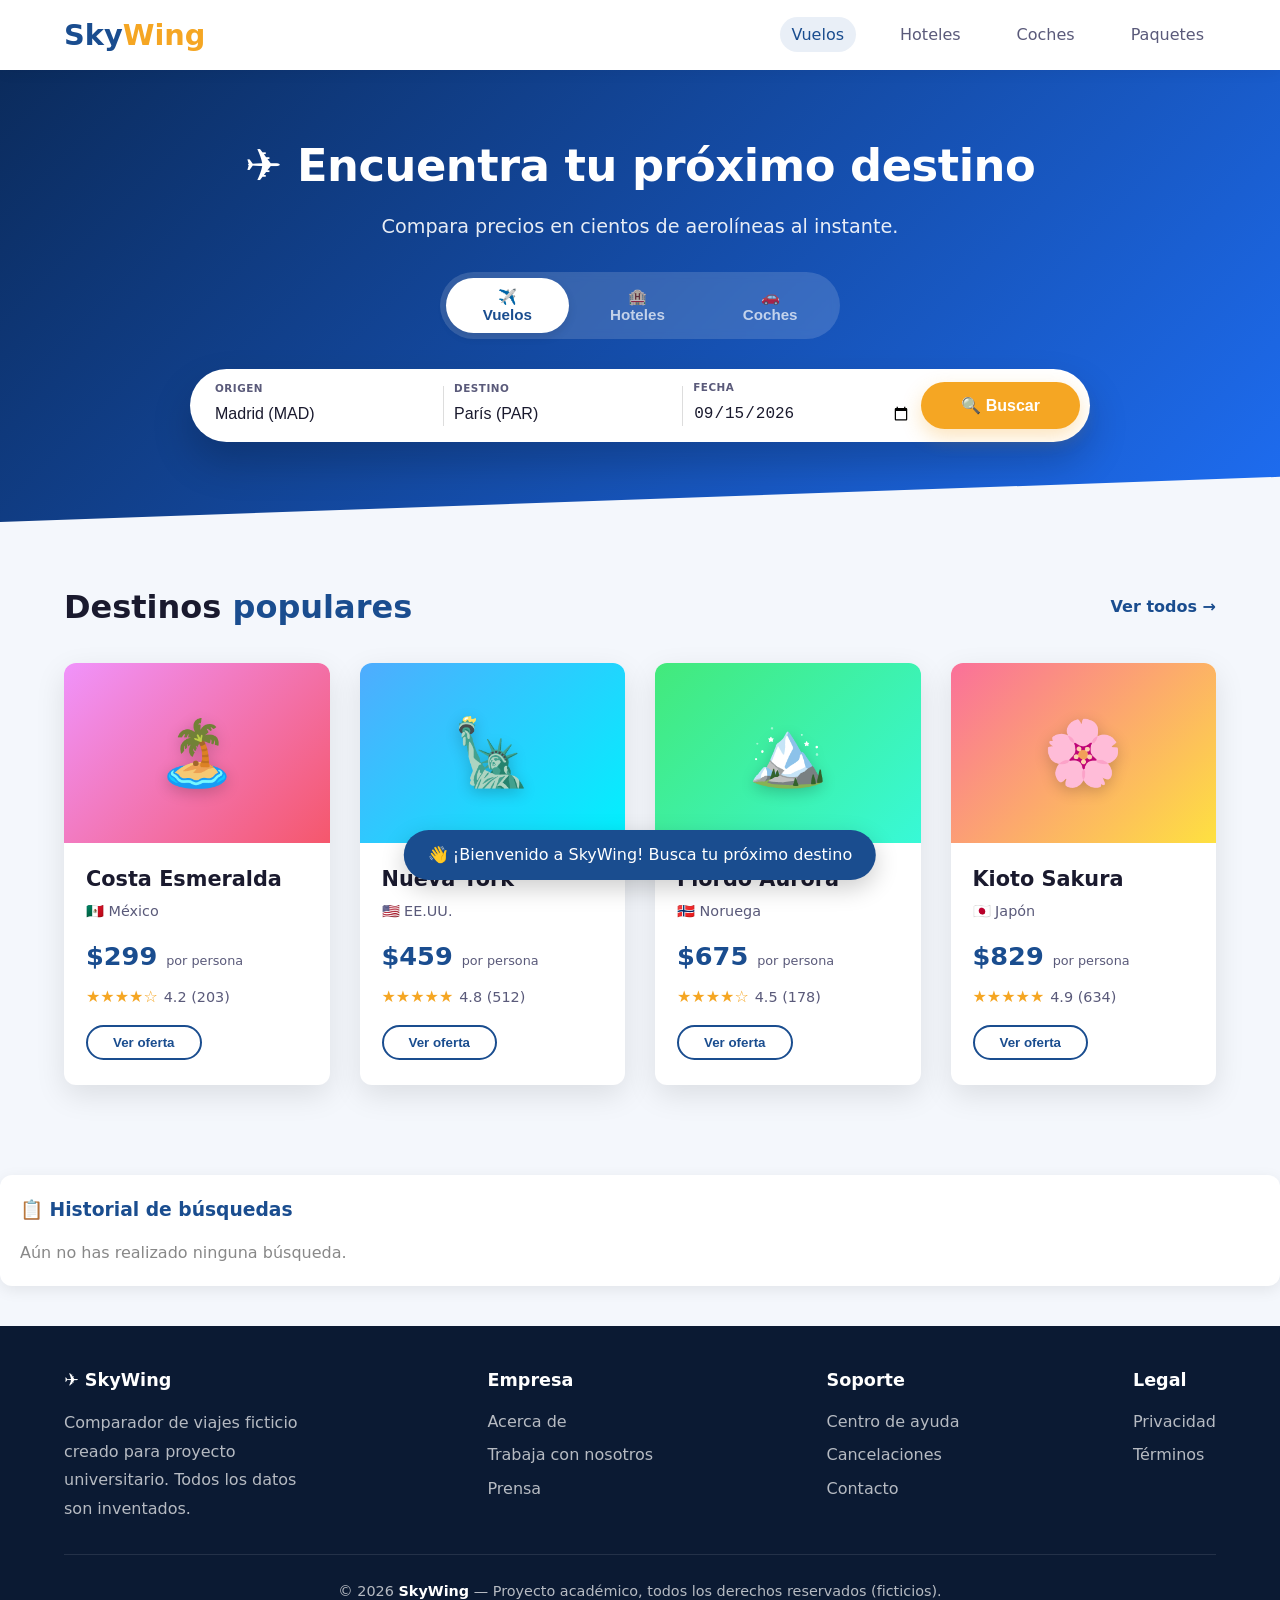
==== index.html @ ab3aa92f "se inicializa el proyecto SkyWing" ====
<!DOCTYPE html>
<html lang="es">
<head>
    <meta charset="UTF-8">
    <meta name="viewport" content="width=device-width, initial-scale=1.0">
    <title>SkyWing - Tu buscador de viajes</title>

    <!-- Enlace al archivo CSS externo -->
    <link rel="stylesheet" href="styles.css">
    
    <!-- Enlace al archivo JavaScript -->
    <script src="script.js"></script>
</head>
<body>

</body>
</html>
<body>

    <!-- ============================================
    BARRA DE NAVEGACIÓN
    ============================================ -->
    <header>
        <nav class="navbar">
            <div class="logo">Sky<span>Wing</span></div>
            <ul class="nav-links">
                <li><a href="#" class="active">Vuelos</a></li>
                <li><a href="#">Hoteles</a></li>
                <li><a href="#">Coches</a></li>
                <li><a href="#">Paquetes</a></li>
            </ul>
        </nav>
    </header>

    <!-- ============================================
    SECCIÓN BUSCADOR
    ============================================ -->
    <section class="hero">
        <h1>✈️ Encuentra tu próximo destino</h1>
        <p>Compara precios en cientos de aerolíneas al instante.</p>

        <!-- Pestañas -->
        <div class="tabs">
            <button class="tab-btn active">✈️ Vuelos</button>
            <button class="tab-btn">🏨 Hoteles</button>
            <button class="tab-btn">🚗 Coches</button>
        </div>

        <!-- Formulario de búsqueda -->
        <form class="search-box" onsubmit="alert('¡Búsqueda ficticia iniciada! (Proyecto universitario)'); return false;">
            <div class="field">
                <label for="origin">Origen</label>
                <input type="text" id="origin" placeholder="Ciudad o aeropuerto" value="Madrid (MAD)">
            </div>

            <div class="field-divider"></div>

            <div class="field">
                <label for="dest">Destino</label>
                <input type="text" id="dest" placeholder="¿A dónde vas?" value="París (PAR)">
            </div>

            <div class="field-divider"></div>

            <div class="field">
                <label for="date">Fecha</label>
                <input type="date" id="date" value="2026-09-15">
            </div>

            <button type="submit" class="search-btn">🔍 Buscar</button>
        </form>
    </section>

    <!-- ============================================
    DESTINOS POPULARES (TARJETAS FICTICIAS)
    ============================================ -->
    <section class="destinations">
        <div class="destinations-header">
            <h2>Destinos <span>populares</span></h2>
            <a href="#">Ver todos →</a>
        </div>

        <div class="card-grid">

            <!-- Tarjeta 1 -->
            <div class="card">
                <div class="card-img card-img-1">
                    <span class="city-emoji">🏝️</span>
                </div>
                <div class="card-content">
                    <h3>Costa Esmeralda</h3>
                    <p class="country">🇲🇽 México</p>
                    <div class="price">$299 <small>por persona</small></div>
                    <div class="rating">★★★★☆ <span>4.2 (203)</span></div>
                    <button class="btn-card">Ver oferta</button>
                </div>
            </div>

            <!-- Tarjeta 2 -->
            <div class="card">
                <div class="card-img card-img-2">
                    <span class="city-emoji">🗽</span>
                </div>
                <div class="card-content">
                    <h3>Nueva York</h3>
                    <p class="country">🇺🇸 EE.UU.</p>
                    <div class="price">$459 <small>por persona</small></div>
                    <div class="rating">★★★★★ <span>4.8 (512)</span></div>
                    <button class="btn-card">Ver oferta</button>
                </div>
            </div>

            <!-- Tarjeta 3 -->
            <div class="card">
                <div class="card-img card-img-3">
                    <span class="city-emoji">🏔️</span>
                </div>
                <div class="card-content">
                    <h3>Fiordo Aurora</h3>
                    <p class="country">🇳🇴 Noruega</p>
                    <div class="price">$675 <small>por persona</small></div>
                    <div class="rating">★★★★☆ <span>4.5 (178)</span></div>
                    <button class="btn-card">Ver oferta</button>
                </div>
            </div>

            <!-- Tarjeta 4 -->
            <div class="card">
                <div class="card-img card-img-4">
                    <span class="city-emoji">🌸</span>
                </div>
                <div class="card-content">
                    <h3>Kioto Sakura</h3>
                    <p class="country">🇯🇵 Japón</p>
                    <div class="price">$829 <small>por persona</small></div>
                    <div class="rating">★★★★★ <span>4.9 (634)</span></div>
                    <button class="btn-card">Ver oferta</button>
                </div>
            </div>

        </div>
    </section>

    <!-- ============================================
    PIE DE PÁGINA (FOOTER)
    ============================================ -->
    <footer class="footer">
        <div class="footer-content">
            <div class="footer-col">
                <h4>✈️ SkyWing</h4>
                <p style="max-width: 250px; line-height: 1.8;">
                    Comparador de viajes ficticio creado para proyecto universitario. 
                    Todos los datos son inventados.
                </p>
            </div>
            <div class="footer-col">
                <h4>Empresa</h4>
                <ul>
                    <li><a href="#">Acerca de</a></li>
                    <li><a href="#">Trabaja con nosotros</a></li>
                    <li><a href="#">Prensa</a></li>
                </ul>
            </div>
            <div class="footer-col">
                <h4>Soporte</h4>
                <ul>
                    <li><a href="#">Centro de ayuda</a></li>
                    <li><a href="#">Cancelaciones</a></li>
                    <li><a href="#">Contacto</a></li>
                </ul>
            </div>
            <div class="footer-col">
                <h4>Legal</h4>
                <ul>
                    <li><a href="#">Privacidad</a></li>
                    <li><a href="#">Términos</a></li>
                </ul>
            </div>
        </div>
        <div class="footer-bottom">
            &copy; 2026 <strong>SkyWing</strong> — Proyecto académico, todos los derechos reservados (ficticios).
        </div>
    </footer>

</body>
</html>
---- styles.css ----
/* ========================================
   1. VARIABLES CSS (colores y fuentes)
   ======================================== */
:root {
    --primary-blue: #1a4d8f;
    --primary-gradient: linear-gradient(135deg, #0b2b5c, #1e6df2);
    --accent-orange: #f5a623;
    --text-dark: #1a1a2e;
    --text-gray: #5a5a7a;
    --bg-light: #f4f7fc;
    --white: #ffffff;
    --shadow: 0 10px 30px rgba(0, 0, 0, 0.1);
    --border-radius: 12px;
    --transition: all 0.3s ease;
}

/* ========================================
   2. RESET Y ESTILOS BASE
   ======================================== */
* {
    margin: 0;
    padding: 0;
    box-sizing: border-box;
}

body {
    font-family: 'Segoe UI', Roboto, system-ui, -apple-system, sans-serif;
    background-color: var(--bg-light);
    color: var(--text-dark);
    line-height: 1.6;
}

a {
    text-decoration: none;
    color: inherit;
}

/* ========================================
   3. BARRA DE NAVEGACIÓN
   ======================================== */
.navbar {
    background: var(--white);
    padding: 0 5%;
    height: 70px;
    display: flex;
    justify-content: space-between;
    align-items: center;
    box-shadow: 0 2px 15px rgba(0, 0, 0, 0.05);
    position: sticky;
    top: 0;
    z-index: 100;
}

.logo {
    font-size: 1.8rem;
    font-weight: 800;
    color: var(--primary-blue);
}
.logo span {
    color: var(--accent-orange);
}

.nav-links {
    display: flex;
    gap: 2rem;
    list-style: none;
    font-weight: 500;
}

.nav-links li a {
    padding: 8px 12px;
    border-radius: 30px;
    transition: var(--transition);
    color: var(--text-gray);
}

.nav-links li a:hover {
    background-color: var(--bg-light);
    color: var(--primary-blue);
}

.nav-links .active {
    color: var(--primary-blue);
    background-color: #e9eff7;
}

/* ========================================
   4. SECCIÓN HÉROE (BUSCADOR)
   ======================================== */
.hero {
    background: var(--primary-gradient);
    padding: 60px 5% 80px;
    text-align: center;
    color: var(--white);
    clip-path: polygon(0 0, 100% 0, 100% 90%, 0 100%);
    margin-bottom: 40px;
}

.hero h1 {
    font-size: 2.8rem;
    font-weight: 700;
    margin-bottom: 10px;
    letter-spacing: -0.5px;
}

.hero p {
    font-size: 1.2rem;
    opacity: 0.9;
    margin-bottom: 30px;
}

/* Pestañas del buscador */
.tabs {
    display: flex;
    justify-content: center;
    gap: 5px;
    background: rgba(255, 255, 255, 0.15);
    border-radius: 50px;
    padding: 6px;
    max-width: 400px;
    margin: 0 auto 30px;
    backdrop-filter: blur(4px);
}

.tab-btn {
    background: transparent;
    border: none;
    color: rgba(255, 255, 255, 0.7);
    padding: 10px 28px;
    border-radius: 40px;
    font-weight: 600;
    cursor: pointer;
    transition: var(--transition);
    font-size: 0.95rem;
}

.tab-btn.active {
    background: var(--white);
    color: var(--primary-blue);
    box-shadow: 0 4px 10px rgba(0, 0, 0, 0.1);
}

.tab-btn:hover:not(.active) {
    color: white;
}

/* Caja del formulario de búsqueda */
.search-box {
    background: var(--white);
    border-radius: 60px;
    padding: 10px 10px 10px 25px;
    display: flex;
    flex-wrap: wrap;
    align-items: center;
    gap: 10px;
    max-width: 900px;
    margin: 0 auto;
    box-shadow: 0 20px 40px rgba(0, 0, 0, 0.2);
}

.search-box .field {
    flex: 1 1 150px;
    display: flex;
    flex-direction: column;
    align-items: flex-start;
    min-width: 120px;
}

.search-box .field label {
    font-size: 0.65rem;
    font-weight: 700;
    text-transform: uppercase;
    color: var(--text-gray);
    letter-spacing: 0.5px;
}

.search-box .field input {
    border: none;
    padding: 8px 0;
    width: 100%;
    font-size: 1rem;
    color: var(--text-dark);
    background: transparent;
    outline: none;
    font-weight: 500;
}

.search-box .field input::placeholder {
    color: #b0b0c0;
    font-weight: 400;
}

.search-btn {
    background: var(--accent-orange);
    border: none;
    color: var(--white);
    padding: 14px 40px;
    border-radius: 50px;
    font-weight: 700;
    font-size: 1rem;
    cursor: pointer;
    transition: var(--transition);
    box-shadow: 0 8px 20px rgba(245, 166, 35, 0.3);
    flex: 0 0 auto;
}

.search-btn:hover {
    transform: scale(1.03);
    background: #e09515;
    box-shadow: 0 12px 25px rgba(245, 166, 35, 0.5);
}

/* Separador visual entre campos */
.field-divider {
    width: 1px;
    height: 40px;
    background: #ddd;
    flex-shrink: 0;
}

/* ========================================
   5. SECCIÓN DE DESTINOS POPULARES
   ======================================== */
.destinations {
    padding: 20px 5% 60px;
    max-width: 1280px;
    margin: 0 auto;
}

.destinations-header {
    display: flex;
    justify-content: space-between;
    align-items: center;
    flex-wrap: wrap;
    margin-bottom: 30px;
}

.destinations-header h2 {
    font-size: 2rem;
    font-weight: 700;
}

.destinations-header h2 span {
    color: var(--primary-blue);
}

.destinations-header a {
    color: var(--primary-blue);
    font-weight: 600;
    border-bottom: 2px solid transparent;
    transition: var(--transition);
}

.destinations-header a:hover {
    border-bottom-color: var(--primary-blue);
}

/* Grid de tarjetas */
.card-grid {
    display: grid;
    grid-template-columns: repeat(auto-fit, minmax(250px, 1fr));
    gap: 30px;
}

.card {
    background: var(--white);
    border-radius: var(--border-radius);
    overflow: hidden;
    box-shadow: var(--shadow);
    transition: var(--transition);
    cursor: default;
}

.card:hover {
    transform: translateY(-12px);
    box-shadow: 0 25px 40px rgba(0, 0, 0, 0.12);
}

.card-img {
    height: 180px;
    background: var(--primary-gradient);
    display: flex;
    align-items: center;
    justify-content: center;
    font-size: 3.5rem;
    font-weight: 300;
    color: rgba(255, 255, 255, 0.2);
    background-size: cover;
    background-position: center;
    position: relative;
}

/* Imágenes ficticias con degradados y emojis */
.card-img-1 {
    background: linear-gradient(135deg, #f093fb, #f5576c);
}
.card-img-2 {
    background: linear-gradient(135deg, #4facfe, #00f2fe);
}
.card-img-3 {
    background: linear-gradient(135deg, #43e97b, #38f9d7);
}
.card-img-4 {
    background: linear-gradient(135deg, #fa709a, #fee140);
}

.card-img .city-emoji {
    font-size: 4rem;
    opacity: 1;
    color: white;
    text-shadow: 0 4px 15px rgba(0, 0, 0, 0.2);
}

.card-content {
    padding: 20px 22px 25px;
}

.card-content h3 {
    font-size: 1.3rem;
    margin-bottom: 4px;
}

.card-content .country {
    color: var(--text-gray);
    font-size: 0.9rem;
    margin-bottom: 12px;
}

.card-content .price {
    font-size: 1.6rem;
    font-weight: 800;
    color: var(--primary-blue);
}

.card-content .price small {
    font-size: 0.8rem;
    font-weight: 400;
    color: var(--text-gray);
}

.card-content .rating {
    display: flex;
    align-items: center;
    gap: 6px;
    margin-top: 8px;
    color: var(--accent-orange);
    font-weight: 600;
}

.card-content .rating span {
    color: var(--text-gray);
    font-weight: 400;
    font-size: 0.9rem;
}

.card .btn-card {
    display: inline-block;
    margin-top: 15px;
    background: transparent;
    border: 2px solid var(--primary-blue);
    color: var(--primary-blue);
    padding: 8px 25px;
    border-radius: 40px;
    font-weight: 600;
    transition: var(--transition);
    cursor: pointer;
}

.card .btn-card:hover {
    background: var(--primary-blue);
    color: white;
}

/* ========================================
   6. PIE DE PÁGINA (FOOTER)
   ======================================== */
.footer {
    background: #0b1a33;
    color: rgba(255, 255, 255, 0.7);
    padding: 40px 5% 20px;
    margin-top: 40px;
}

.footer-content {
    display: flex;
    flex-wrap: wrap;
    justify-content: space-between;
    gap: 30px;
    max-width: 1280px;
    margin: 0 auto;
}

.footer-col h4 {
    color: white;
    margin-bottom: 15px;
    font-size: 1.1rem;
}

.footer-col ul {
    list-style: none;
}

.footer-col ul li {
    margin-bottom: 8px;
}

.footer-col ul li a {
    transition: var(--transition);
}

.footer-col ul li a:hover {
    color: white;
}

.footer-bottom {
    text-align: center;
    border-top: 1px solid rgba(255, 255, 255, 0.1);
    padding-top: 25px;
    margin-top: 30px;
    font-size: 0.9rem;
    max-width: 1280px;
    margin-left: auto;
    margin-right: auto;
}

.footer-bottom strong {
    color: white;
}

/* ========================================
   7. RESPONSIVE (adaptación a móviles)
   ======================================== */
@media (max-width: 768px) {
    .navbar {
        flex-direction: column;
        height: auto;
        padding: 15px 5%;
        gap: 10px;
    }

    .nav-links {
        gap: 0.8rem;
        flex-wrap: wrap;
        justify-content: center;
    }

    .hero h1 {
        font-size: 2rem;
    }

    .hero {
        padding: 40px 5% 70px;
        clip-path: polygon(0 0, 100% 0, 100% 95%, 0 100%);
    }

    .tabs {
        max-width: 300px;
        flex-wrap: nowrap;
    }

    .tab-btn {
        padding: 6px 16px;
        font-size: 0.8rem;
    }

    .search-box {
        border-radius: 20px;
        padding: 20px;
        flex-direction: column;
        align-items: stretch;
        background: white;
    }

    .search-box .field {
        flex: 1 1 auto;
        width: 100%;
        border-bottom: 1px solid #eee;
        padding: 5px 0;
    }

    .field-divider {
        display: none;
    }

    .search-btn {
        width: 100%;
        padding: 16px;
        margin-top: 10px;
    }

    .card-grid {
        grid-template-columns: 1fr 1fr;
    }
}

@media (max-width: 500px) {
    .card-grid {
        grid-template-columns: 1fr;
    }

    .destinations-header {
        flex-direction: column;
        align-items: flex-start;
        gap: 10px;
    }
}
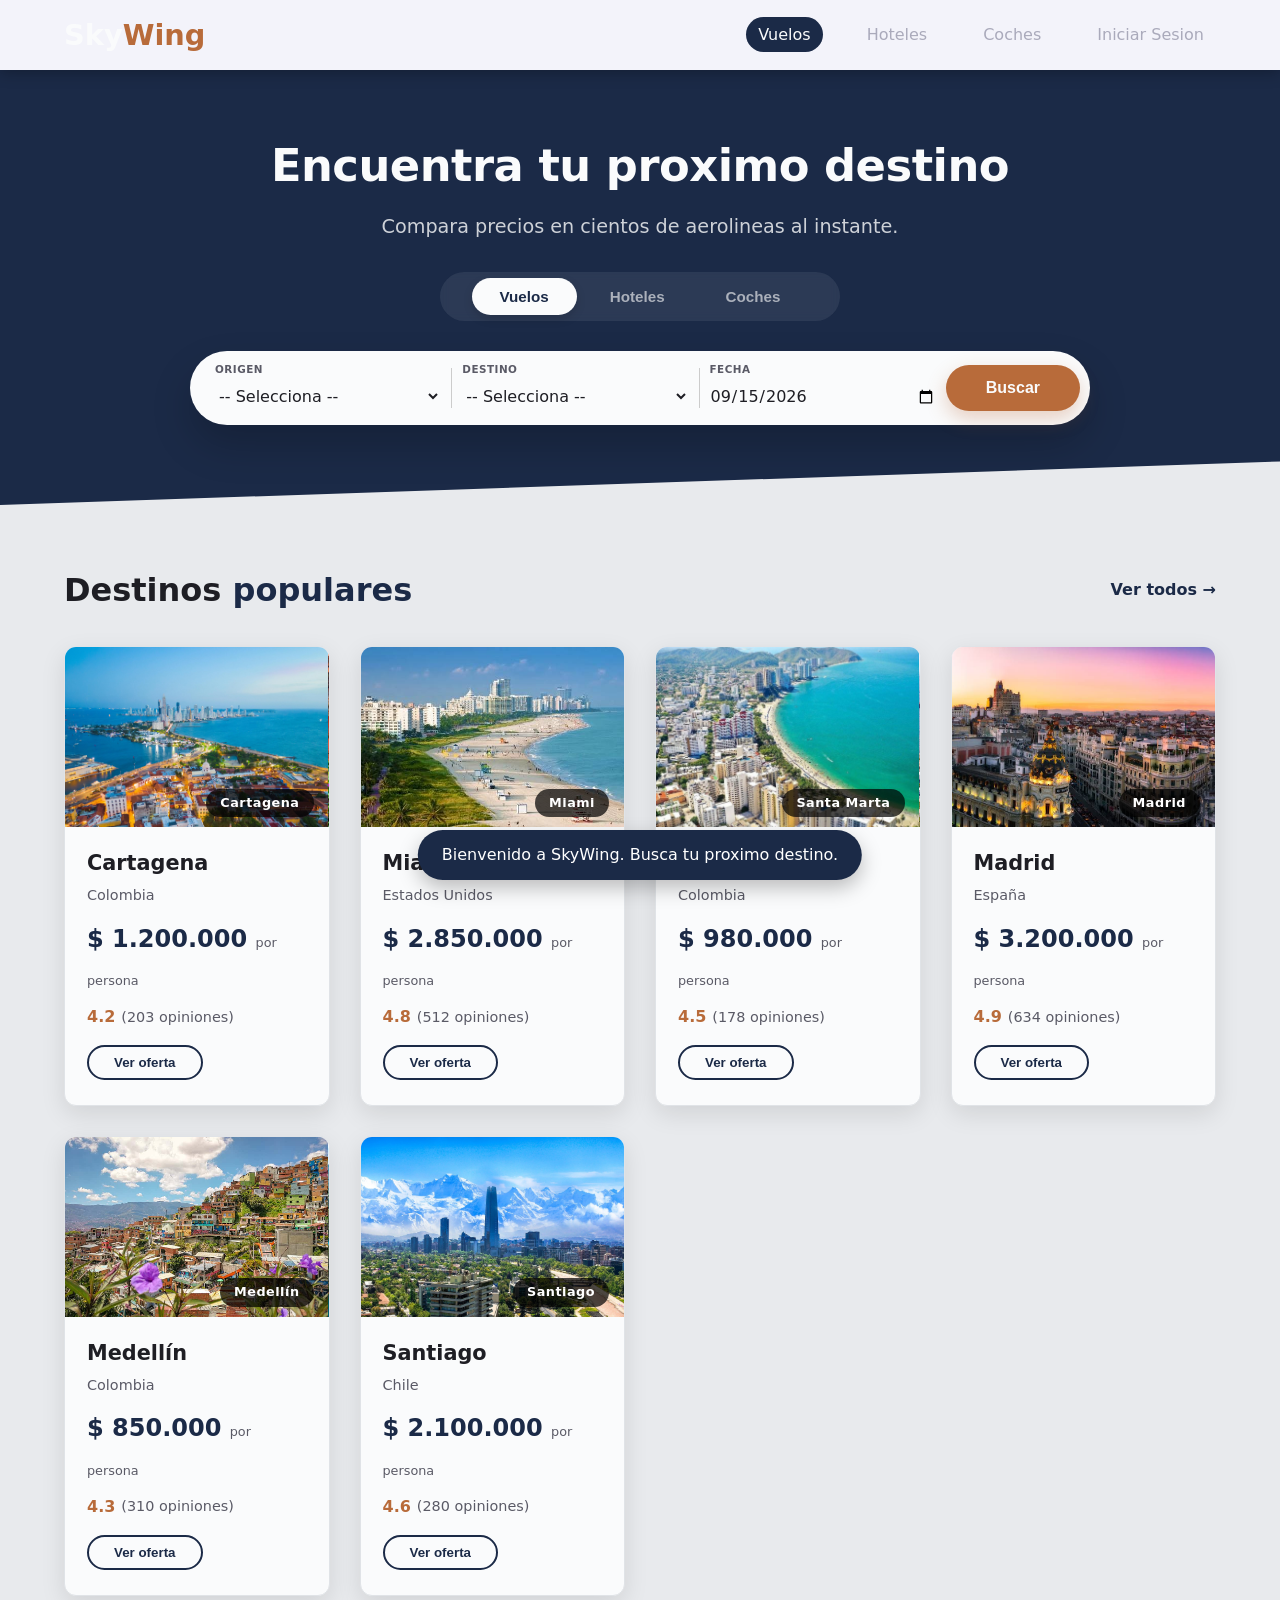
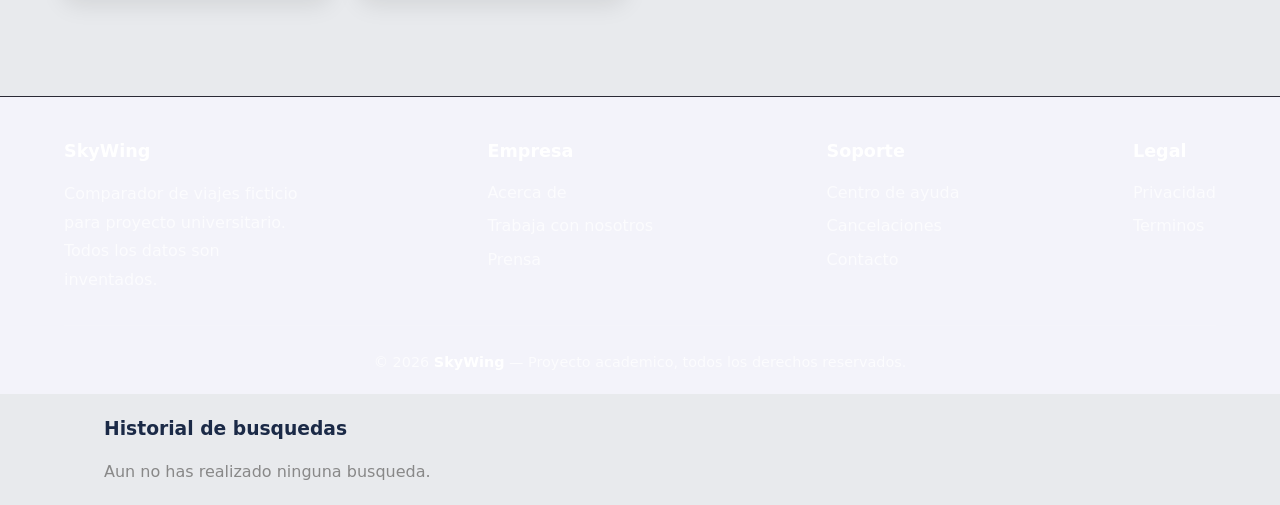
==== commit bec20650: "cambios de funcionalidad, carrusel de imagenes y color, semana 4" ====
--- a/index.html
+++ b/index.html
@@ -3,61 +3,77 @@
 <head>
     <meta charset="UTF-8">
     <meta name="viewport" content="width=device-width, initial-scale=1.0">
-    <title>SkyWing - Tu buscador de viajes</title>
-
-    <!-- Enlace al archivo CSS externo -->
+    <title>SkyWing - Buscador de Viajes</title>
     <link rel="stylesheet" href="styles.css">
-    
-    <!-- Enlace al archivo JavaScript -->
     <script src="script.js"></script>
 </head>
 <body>
 
-</body>
-</html>
-<body>
-
-    <!-- ============================================
-    BARRA DE NAVEGACIÓN
-    ============================================ -->
+    <!-- ==========================================
+    BARRA DE NAVEGACION
+    ========================================== -->
     <header>
         <nav class="navbar">
             <div class="logo">Sky<span>Wing</span></div>
             <ul class="nav-links">
-                <li><a href="#" class="active">Vuelos</a></li>
-                <li><a href="#">Hoteles</a></li>
-                <li><a href="#">Coches</a></li>
-                <li><a href="#">Paquetes</a></li>
+                <li><a href="#" class="active" id="tab-vuelos">Vuelos</a></li>
+                <li><a href="#" id="tab-hoteles">Hoteles</a></li>
+                <li><a href="#" id="tab-coches">Coches</a></li>
+                <li><a href="#" id="tab-login">Iniciar Sesion</a></li>
             </ul>
         </nav>
     </header>
 
-    <!-- ============================================
-    SECCIÓN BUSCADOR
-    ============================================ -->
-    <section class="hero">
-        <h1>✈️ Encuentra tu próximo destino</h1>
-        <p>Compara precios en cientos de aerolíneas al instante.</p>
-
-        <!-- Pestañas -->
+    <!-- ==========================================
+    SECCION BUSCADOR
+    ========================================== -->
+    <section class="hero" id="seccion-buscador">
+        <h1>Encuentra tu proximo destino</h1>
+        <p>Compara precios en cientos de aerolineas al instante.</p>
+
         <div class="tabs">
-            <button class="tab-btn active">✈️ Vuelos</button>
-            <button class="tab-btn">🏨 Hoteles</button>
-            <button class="tab-btn">🚗 Coches</button>
-        </div>
-
-        <!-- Formulario de búsqueda -->
-        <form class="search-box" onsubmit="alert('¡Búsqueda ficticia iniciada! (Proyecto universitario)'); return false;">
+            <button class="tab-btn active" data-tab="vuelos">Vuelos</button>
+            <button class="tab-btn" data-tab="hoteles">Hoteles</button>
+            <button class="tab-btn" data-tab="coches">Coches</button>
+        </div>
+
+        <form class="search-box" id="form-busqueda">
             <div class="field">
                 <label for="origin">Origen</label>
-                <input type="text" id="origin" placeholder="Ciudad o aeropuerto" value="Madrid (MAD)">
+                <select id="origin" name="origin">
+                    <option value="">-- Selecciona --</option>
+                    <option value="Bogotá">Bogotá (COL)</option>
+                    <option value="Medellín">Medellín (COL)</option>
+                    <option value="Cali">Cali (COL)</option>
+                    <option value="Cartagena">Cartagena (COL)</option>
+                    <option value="Santa Marta">Santa Marta (COL)</option>
+                    <option value="Miami">Miami (USA)</option>
+                    <option value="Madrid">Madrid (ESP)</option>
+                    <option value="Ciudad de México">Ciudad de México (MEX)</option>
+                    <option value="Buenos Aires">Buenos Aires (ARG)</option>
+                    <option value="Lima">Lima (PER)</option>
+                    <option value="Santiago">Santiago (CHI)</option>
+                </select>
             </div>
 
             <div class="field-divider"></div>
 
             <div class="field">
                 <label for="dest">Destino</label>
-                <input type="text" id="dest" placeholder="¿A dónde vas?" value="París (PAR)">
+                <select id="dest" name="dest">
+                    <option value="">-- Selecciona --</option>
+                    <option value="Bogotá">Bogotá (COL)</option>
+                    <option value="Medellín">Medellín (COL)</option>
+                    <option value="Cali">Cali (COL)</option>
+                    <option value="Cartagena">Cartagena (COL)</option>
+                    <option value="Santa Marta">Santa Marta (COL)</option>
+                    <option value="Miami">Miami (USA)</option>
+                    <option value="Madrid">Madrid (ESP)</option>
+                    <option value="Ciudad de México">Ciudad de México (MEX)</option>
+                    <option value="Buenos Aires">Buenos Aires (ARG)</option>
+                    <option value="Lima">Lima (PER)</option>
+                    <option value="Santiago">Santiago (CHI)</option>
+                </select>
             </div>
 
             <div class="field-divider"></div>
@@ -67,89 +83,176 @@
                 <input type="date" id="date" value="2026-09-15">
             </div>
 
-            <button type="submit" class="search-btn">🔍 Buscar</button>
+            <button type="submit" class="search-btn">Buscar</button>
         </form>
     </section>
 
-    <!-- ============================================
-    DESTINOS POPULARES (TARJETAS FICTICIAS)
-    ============================================ -->
-    <section class="destinations">
+    <!-- ==========================================
+    SECCION LOGIN
+    ========================================== -->
+    <section class="login-section" id="seccion-login" style="display: none;">
+        <div class="login-container">
+            <h2>Iniciar sesion</h2>
+            <form id="form-login" onsubmit="return loginUsuario();">
+                <div class="login-field">
+                    <label for="email">Correo electronico</label>
+                    <input type="email" id="email" placeholder="ejemplo@dominio.com" list="sugerencias-email" required>
+                    <datalist id="sugerencias-email">
+                        <option value="@gmail.com">
+                        <option value="@hotmail.com">
+                        <option value="@outlook.com">
+                        <option value="@yahoo.com">
+                        <option value="@universidad.edu.co">
+                    </datalist>
+                    <small>Escribe tu correo y elige una sugerencia</small>
+                </div>
+                <div class="login-field">
+                    <label for="password">Contraseña</label>
+                    <input type="password" id="password" placeholder="Minimo 4 caracteres" required>
+                </div>
+                <button type="submit" class="login-btn">Ingresar</button>
+                <p class="login-msg" id="login-mensaje"></p>
+            </form>
+        </div>
+    </section>
+
+    <!-- ==========================================
+    DESTINOS POPULARES
+    ========================================== -->
+    <section class="destinations" id="seccion-destinos">
         <div class="destinations-header">
             <h2>Destinos <span>populares</span></h2>
-            <a href="#">Ver todos →</a>
+            <a href="#" id="ver-todos">Ver todos →</a>
         </div>
 
         <div class="card-grid">
 
-            <!-- Tarjeta 1 -->
-            <div class="card">
-                <div class="card-img card-img-1">
-                    <span class="city-emoji">🏝️</span>
-                </div>
-                <div class="card-content">
-                    <h3>Costa Esmeralda</h3>
-                    <p class="country">🇲🇽 México</p>
-                    <div class="price">$299 <small>por persona</small></div>
-                    <div class="rating">★★★★☆ <span>4.2 (203)</span></div>
-                    <button class="btn-card">Ver oferta</button>
-                </div>
-            </div>
-
-            <!-- Tarjeta 2 -->
-            <div class="card">
-                <div class="card-img card-img-2">
-                    <span class="city-emoji">🗽</span>
-                </div>
-                <div class="card-content">
-                    <h3>Nueva York</h3>
-                    <p class="country">🇺🇸 EE.UU.</p>
-                    <div class="price">$459 <small>por persona</small></div>
-                    <div class="rating">★★★★★ <span>4.8 (512)</span></div>
-                    <button class="btn-card">Ver oferta</button>
-                </div>
-            </div>
-
-            <!-- Tarjeta 3 -->
-            <div class="card">
-                <div class="card-img card-img-3">
-                    <span class="city-emoji">🏔️</span>
-                </div>
-                <div class="card-content">
-                    <h3>Fiordo Aurora</h3>
-                    <p class="country">🇳🇴 Noruega</p>
-                    <div class="price">$675 <small>por persona</small></div>
-                    <div class="rating">★★★★☆ <span>4.5 (178)</span></div>
-                    <button class="btn-card">Ver oferta</button>
-                </div>
-            </div>
-
-            <!-- Tarjeta 4 -->
-            <div class="card">
-                <div class="card-img card-img-4">
-                    <span class="city-emoji">🌸</span>
-                </div>
-                <div class="card-content">
-                    <h3>Kioto Sakura</h3>
-                    <p class="country">🇯🇵 Japón</p>
-                    <div class="price">$829 <small>por persona</small></div>
-                    <div class="rating">★★★★★ <span>4.9 (634)</span></div>
-                    <button class="btn-card">Ver oferta</button>
+            <!-- TARJETA 1: CARTAGENA -->
+            <div class="card">
+                <div class="card-img carousel">
+                    <div class="carousel-track">
+                        <img src="assets/images/cartagena1.jpg" alt="Cartagena 1" onerror="this.style.display='none'">
+                        <img src="assets/images/cartagena2.jpg" alt="Cartagena 2" onerror="this.style.display='none'">
+                        <img src="assets/images/cartagena3.jpg" alt="Cartagena 3" onerror="this.style.display='none'">
+                    </div>
+                    <span class="city-label">Cartagena</span>
+                </div>
+                <div class="card-content">
+                    <h3>Cartagena</h3>
+                    <p class="country">Colombia</p>
+                    <div class="price">$ 1.200.000 <small>por persona</small></div>
+                    <div class="rating">4.2 <span>(203 opiniones)</span></div>
+                    <button class="btn-card" data-destino="Cartagena" data-precio="1200000">Ver oferta</button>
+                </div>
+            </div>
+
+            <!-- TARJETA 2: MIAMI -->
+            <div class="card">
+                <div class="card-img carousel">
+                    <div class="carousel-track">
+                        <img src="assets/images/miami1.jpg" alt="Miami 1" onerror="this.style.display='none'">
+                        <img src="assets/images/miami2.jpg" alt="Miami 2" onerror="this.style.display='none'">
+                        <img src="assets/images/miami3.jpg" alt="Miami 3" onerror="this.style.display='none'">
+                    </div>
+                    <span class="city-label">Miami</span>
+                </div>
+                <div class="card-content">
+                    <h3>Miami</h3>
+                    <p class="country">Estados Unidos</p>
+                    <div class="price">$ 2.850.000 <small>por persona</small></div>
+                    <div class="rating">4.8 <span>(512 opiniones)</span></div>
+                    <button class="btn-card" data-destino="Miami" data-precio="2850000">Ver oferta</button>
+                </div>
+            </div>
+
+            <!-- TARJETA 3: SANTA MARTA -->
+            <div class="card">
+                <div class="card-img carousel">
+                    <div class="carousel-track">
+                        <img src="assets/images/santamarta1.jpg" alt="Santa Marta 1" onerror="this.style.display='none'">
+                        <img src="assets/images/santamarta2.jpg" alt="Santa Marta 2" onerror="this.style.display='none'">
+                        <img src="assets/images/santamarta3.jpg" alt="Santa Marta 3" onerror="this.style.display='none'">
+                    </div>
+                    <span class="city-label">Santa Marta</span>
+                </div>
+                <div class="card-content">
+                    <h3>Santa Marta</h3>
+                    <p class="country">Colombia</p>
+                    <div class="price">$ 980.000 <small>por persona</small></div>
+                    <div class="rating">4.5 <span>(178 opiniones)</span></div>
+                    <button class="btn-card" data-destino="Santa Marta" data-precio="980000">Ver oferta</button>
+                </div>
+            </div>
+
+            <!-- TARJETA 4: MADRID -->
+            <div class="card">
+                <div class="card-img carousel">
+                    <div class="carousel-track">
+                        <img src="assets/images/madrid1.jpg" alt="Madrid 1" onerror="this.style.display='none'">
+                        <img src="assets/images/madrid2.jpg" alt="Madrid 2" onerror="this.style.display='none'">
+                        <img src="assets/images/madrid3.jpg" alt="Madrid 3" onerror="this.style.display='none'">
+                    </div>
+                    <span class="city-label">Madrid</span>
+                </div>
+                <div class="card-content">
+                    <h3>Madrid</h3>
+                    <p class="country">España</p>
+                    <div class="price">$ 3.200.000 <small>por persona</small></div>
+                    <div class="rating">4.9 <span>(634 opiniones)</span></div>
+                    <button class="btn-card" data-destino="Madrid" data-precio="3200000">Ver oferta</button>
+                </div>
+            </div>
+
+            <!-- TARJETA 5: MEDELLIN -->
+            <div class="card">
+                <div class="card-img carousel">
+                    <div class="carousel-track">
+                        <img src="assets\images\medellin1.jpg" alt="Medellín 1" onerror="this.style.display='none'">
+                        <img src="assets\images\medellin2.jpg" alt="Medellín 2" onerror="this.style.display='none'">
+                        <img src="assets\images\medellin3.jpg" alt="Medellín 3" onerror="this.style.display='none'">
+                    </div>
+                    <span class="city-label">Medellín</span>
+                </div>
+                <div class="card-content">
+                    <h3>Medellín</h3>
+                    <p class="country">Colombia</p>
+                    <div class="price">$ 850.000 <small>por persona</small></div>
+                    <div class="rating">4.3 <span>(310 opiniones)</span></div>
+                    <button class="btn-card" data-destino="Medellín" data-precio="850000">Ver oferta</button>
+                </div>
+            </div>
+
+            <!-- TARJETA 6: SANTIAGO -->
+            <div class="card">
+                <div class="card-img carousel">
+                    <div class="carousel-track">
+                        <img src="assets/images/santiago1.jpg" alt="Santiago 1" onerror="this.style.display='none'">
+                        <img src="assets/images/santiago2.jpg" alt="Santiago 2" onerror="this.style.display='none'">
+                        <img src="assets/images/santiago3.jpg" alt="Santiago 3" onerror="this.style.display='none'">
+                    </div>
+                    <span class="city-label">Santiago</span>
+                </div>
+                <div class="card-content">
+                    <h3>Santiago</h3>
+                    <p class="country">Chile</p>
+                    <div class="price">$ 2.100.000 <small>por persona</small></div>
+                    <div class="rating">4.6 <span>(280 opiniones)</span></div>
+                    <button class="btn-card" data-destino="Santiago" data-precio="2100000">Ver oferta</button>
                 </div>
             </div>
 
         </div>
     </section>
 
-    <!-- ============================================
-    PIE DE PÁGINA (FOOTER)
-    ============================================ -->
+    <!-- ==========================================
+    PIE DE PAGINA
+    ========================================== -->
     <footer class="footer">
         <div class="footer-content">
             <div class="footer-col">
-                <h4>✈️ SkyWing</h4>
+                <h4>SkyWing</h4>
                 <p style="max-width: 250px; line-height: 1.8;">
-                    Comparador de viajes ficticio creado para proyecto universitario. 
+                    Comparador de viajes ficticio para proyecto universitario.
                     Todos los datos son inventados.
                 </p>
             </div>
@@ -173,14 +276,17 @@
                 <h4>Legal</h4>
                 <ul>
                     <li><a href="#">Privacidad</a></li>
-                    <li><a href="#">Términos</a></li>
+                    <li><a href="#">Terminos</a></li>
                 </ul>
             </div>
         </div>
         <div class="footer-bottom">
-            &copy; 2026 <strong>SkyWing</strong> — Proyecto académico, todos los derechos reservados (ficticios).
+            &copy; 2026 <strong>SkyWing</strong> — Proyecto academico, todos los derechos reservados.
         </div>
     </footer>
+
+    <!-- Contenedor para el historial -->
+    <div id="historial-container" style="max-width: 1200px; margin: 20px auto; padding: 0 5%;"></div>
 
 </body>
 </html>
--- a/styles.css
+++ b/styles.css
@@ -1,15 +1,16 @@
 /* ========================================
-   1. VARIABLES CSS (colores y fuentes)
+   1. VARIABLES CSS
    ======================================== */
 :root {
-    --primary-blue: #1a4d8f;
-    --primary-gradient: linear-gradient(135deg, #0b2b5c, #1e6df2);
-    --accent-orange: #f5a623;
-    --text-dark: #1a1a2e;
-    --text-gray: #5a5a7a;
-    --bg-light: #f4f7fc;
-    --white: #ffffff;
-    --shadow: 0 10px 30px rgba(0, 0, 0, 0.1);
+    --black: #f3f3fa;
+    --dark-gray: #f0f0f6;
+    --navy: #1b2a47;
+    --accent: #b86b3a;
+    --text-dark: #1e1e24;
+    --text-gray: #5a5a66;
+    --bg-light: #e8eaed;
+    --white: #fafbfc;
+    --shadow: 0 8px 24px rgba(0, 0, 0, 0.1);
     --border-radius: 12px;
     --transition: all 0.3s ease;
 }
@@ -24,7 +25,7 @@
 }
 
 body {
-    font-family: 'Segoe UI', Roboto, system-ui, -apple-system, sans-serif;
+    font-family: 'Segoe UI', Roboto, system-ui, sans-serif;
     background-color: var(--bg-light);
     color: var(--text-dark);
     line-height: 1.6;
@@ -36,16 +37,16 @@
 }
 
 /* ========================================
-   3. BARRA DE NAVEGACIÓN
+   3. BARRA DE NAVEGACION
    ======================================== */
 .navbar {
-    background: var(--white);
+    background: var(--black);
     padding: 0 5%;
     height: 70px;
     display: flex;
     justify-content: space-between;
     align-items: center;
-    box-shadow: 0 2px 15px rgba(0, 0, 0, 0.05);
+    box-shadow: 0 2px 15px rgba(0, 0, 0, 0.3);
     position: sticky;
     top: 0;
     z-index: 100;
@@ -54,10 +55,10 @@
 .logo {
     font-size: 1.8rem;
     font-weight: 800;
-    color: var(--primary-blue);
+    color: var(--white);
 }
 .logo span {
-    color: var(--accent-orange);
+    color: var(--accent);
 }
 
 .nav-links {
@@ -71,24 +72,24 @@
     padding: 8px 12px;
     border-radius: 30px;
     transition: var(--transition);
-    color: var(--text-gray);
+    color: #aab;
 }
 
 .nav-links li a:hover {
-    background-color: var(--bg-light);
-    color: var(--primary-blue);
+    background-color: #2a2a35;
+    color: var(--white);
 }
 
 .nav-links .active {
-    color: var(--primary-blue);
-    background-color: #e9eff7;
-}
-
-/* ========================================
-   4. SECCIÓN HÉROE (BUSCADOR)
+    color: var(--white);
+    background-color: var(--navy);
+}
+
+/* ========================================
+   4. SECCION BUSCADOR
    ======================================== */
 .hero {
-    background: var(--primary-gradient);
+    background: var(--navy);
     padding: 60px 5% 80px;
     text-align: center;
     color: var(--white);
@@ -105,7 +106,7 @@
 
 .hero p {
     font-size: 1.2rem;
-    opacity: 0.9;
+    opacity: 0.8;
     margin-bottom: 30px;
 }
 
@@ -114,7 +115,7 @@
     display: flex;
     justify-content: center;
     gap: 5px;
-    background: rgba(255, 255, 255, 0.15);
+    background: rgba(255, 255, 255, 0.08);
     border-radius: 50px;
     padding: 6px;
     max-width: 400px;
@@ -125,7 +126,7 @@
 .tab-btn {
     background: transparent;
     border: none;
-    color: rgba(255, 255, 255, 0.7);
+    color: rgba(255, 255, 255, 0.6);
     padding: 10px 28px;
     border-radius: 40px;
     font-weight: 600;
@@ -136,15 +137,15 @@
 
 .tab-btn.active {
     background: var(--white);
-    color: var(--primary-blue);
-    box-shadow: 0 4px 10px rgba(0, 0, 0, 0.1);
+    color: var(--navy);
+    box-shadow: 0 4px 10px rgba(0, 0, 0, 0.15);
 }
 
 .tab-btn:hover:not(.active) {
     color: white;
 }
 
-/* Caja del formulario de búsqueda */
+/* Caja del formulario */
 .search-box {
     background: var(--white);
     border-radius: 60px;
@@ -174,6 +175,7 @@
     letter-spacing: 0.5px;
 }
 
+.search-box .field select,
 .search-box .field input {
     border: none;
     padding: 8px 0;
@@ -183,15 +185,17 @@
     background: transparent;
     outline: none;
     font-weight: 500;
-}
-
-.search-box .field input::placeholder {
-    color: #b0b0c0;
-    font-weight: 400;
+    font-family: inherit;
+    cursor: pointer;
+}
+
+.search-box .field select option {
+    background: white;
+    color: var(--text-dark);
 }
 
 .search-btn {
-    background: var(--accent-orange);
+    background: var(--accent);
     border: none;
     color: var(--white);
     padding: 14px 40px;
@@ -200,26 +204,104 @@
     font-size: 1rem;
     cursor: pointer;
     transition: var(--transition);
-    box-shadow: 0 8px 20px rgba(245, 166, 35, 0.3);
+    box-shadow: 0 8px 20px rgba(184, 107, 58, 0.3);
     flex: 0 0 auto;
 }
 
 .search-btn:hover {
     transform: scale(1.03);
-    background: #e09515;
-    box-shadow: 0 12px 25px rgba(245, 166, 35, 0.5);
-}
-
-/* Separador visual entre campos */
+    background: #9e5a2e;
+    box-shadow: 0 12px 25px rgba(184, 107, 58, 0.4);
+}
+
 .field-divider {
     width: 1px;
     height: 40px;
-    background: #ddd;
+    background: #ccc;
     flex-shrink: 0;
 }
 
 /* ========================================
-   5. SECCIÓN DE DESTINOS POPULARES
+   5. SECCION LOGIN
+   ======================================== */
+.login-section {
+    padding: 40px 5%;
+    max-width: 500px;
+    margin: 0 auto 40px;
+}
+
+.login-container {
+    background: var(--white);
+    padding: 40px 30px;
+    border-radius: var(--border-radius);
+    box-shadow: var(--shadow);
+    border: 1px solid #d0d4d8;
+}
+
+.login-container h2 {
+    text-align: center;
+    color: var(--black);
+    margin-bottom: 25px;
+}
+
+.login-field {
+    margin-bottom: 20px;
+}
+
+.login-field label {
+    display: block;
+    font-weight: 600;
+    margin-bottom: 5px;
+    color: var(--text-dark);
+}
+
+.login-field input {
+    width: 100%;
+    padding: 12px 15px;
+    border: 1px solid #d0d7dd;
+    border-radius: 8px;
+    font-size: 1rem;
+    background: #f8fafc;
+    transition: var(--transition);
+}
+
+.login-field input:focus {
+    border-color: var(--navy);
+    outline: none;
+    background: white;
+}
+
+.login-field small {
+    color: var(--text-gray);
+    font-size: 0.8rem;
+}
+
+.login-btn {
+    width: 100%;
+    padding: 14px;
+    background: var(--black);
+    color: white;
+    border: none;
+    border-radius: 8px;
+    font-weight: 700;
+    font-size: 1rem;
+    cursor: pointer;
+    transition: var(--transition);
+}
+
+.login-btn:hover {
+    background: #2a2a35;
+}
+
+.login-msg {
+    text-align: center;
+    margin-top: 15px;
+    font-weight: 500;
+    color: var(--accent);
+}
+
+/* ========================================
+   6. DESTINOS POPULARES
    ======================================== */
 .destinations {
     padding: 20px 5% 60px;
@@ -241,21 +323,20 @@
 }
 
 .destinations-header h2 span {
-    color: var(--primary-blue);
+    color: var(--navy);
 }
 
 .destinations-header a {
-    color: var(--primary-blue);
+    color: var(--navy);
     font-weight: 600;
     border-bottom: 2px solid transparent;
     transition: var(--transition);
 }
 
 .destinations-header a:hover {
-    border-bottom-color: var(--primary-blue);
-}
-
-/* Grid de tarjetas */
+    border-bottom-color: var(--navy);
+}
+
 .card-grid {
     display: grid;
     grid-template-columns: repeat(auto-fit, minmax(250px, 1fr));
@@ -269,47 +350,54 @@
     box-shadow: var(--shadow);
     transition: var(--transition);
     cursor: default;
+    border: 1px solid #e0e3e7;
 }
 
 .card:hover {
-    transform: translateY(-12px);
-    box-shadow: 0 25px 40px rgba(0, 0, 0, 0.12);
-}
-
-.card-img {
+    transform: translateY(-8px);
+    box-shadow: 0 20px 35px rgba(0, 0, 0, 0.12);
+}
+
+/* ---- ESTILOS DEL CARRUSEL  ---- */
+.card-img.carousel {
     height: 180px;
-    background: var(--primary-gradient);
-    display: flex;
-    align-items: center;
-    justify-content: center;
-    font-size: 3.5rem;
-    font-weight: 300;
-    color: rgba(255, 255, 255, 0.2);
-    background-size: cover;
-    background-position: center;
+    background: var(--dark-gray);
+    overflow: hidden;
     position: relative;
 }
 
-/* Imágenes ficticias con degradados y emojis */
-.card-img-1 {
-    background: linear-gradient(135deg, #f093fb, #f5576c);
-}
-.card-img-2 {
-    background: linear-gradient(135deg, #4facfe, #00f2fe);
-}
-.card-img-3 {
-    background: linear-gradient(135deg, #43e97b, #38f9d7);
-}
-.card-img-4 {
-    background: linear-gradient(135deg, #fa709a, #fee140);
-}
-
-.card-img .city-emoji {
-    font-size: 4rem;
-    opacity: 1;
-    color: white;
-    text-shadow: 0 4px 15px rgba(0, 0, 0, 0.2);
-}
+.carousel-track {
+    display: flex;
+    width: 300%; /* 3 imagenes ocupan el 300% del ancho */
+    height: 100%;
+    transition: transform 0.6s ease-in-out;
+}
+
+.carousel-track img {
+    width: 33.333%; /* Cada imagen ocupa un tercio del track */
+    height: 100%;
+    object-fit: cover;
+    flex-shrink: 0;
+    display: block;
+}
+
+/* Etiqueta de la ciudad (flota sobre el carrusel) */
+.city-label {
+    position: absolute;
+    bottom: 10px;
+    right: 15px;
+    background: rgba(0, 0, 0, 0.7);
+    color: white;
+    padding: 4px 14px;
+    border-radius: 20px;
+    font-size: 0.8rem;
+    font-weight: 600;
+    letter-spacing: 0.5px;
+    z-index: 2;
+    pointer-events: none; /* Evita que bloquee el hover del mouse */
+}
+
+/* ------------------------------------------- */
 
 .card-content {
     padding: 20px 22px 25px;
@@ -327,9 +415,9 @@
 }
 
 .card-content .price {
-    font-size: 1.6rem;
+    font-size: 1.5rem;
     font-weight: 800;
-    color: var(--primary-blue);
+    color: var(--navy);
 }
 
 .card-content .price small {
@@ -343,7 +431,7 @@
     align-items: center;
     gap: 6px;
     margin-top: 8px;
-    color: var(--accent-orange);
+    color: var(--accent);
     font-weight: 600;
 }
 
@@ -357,8 +445,8 @@
     display: inline-block;
     margin-top: 15px;
     background: transparent;
-    border: 2px solid var(--primary-blue);
-    color: var(--primary-blue);
+    border: 2px solid var(--navy);
+    color: var(--navy);
     padding: 8px 25px;
     border-radius: 40px;
     font-weight: 600;
@@ -367,18 +455,19 @@
 }
 
 .card .btn-card:hover {
-    background: var(--primary-blue);
-    color: white;
-}
-
-/* ========================================
-   6. PIE DE PÁGINA (FOOTER)
+    background: var(--navy);
+    color: white;
+}
+
+/* ========================================
+   7. PIE DE PAGINA
    ======================================== */
 .footer {
-    background: #0b1a33;
+    background: var(--black);
     color: rgba(255, 255, 255, 0.7);
     padding: 40px 5% 20px;
     margin-top: 40px;
+    border-top: 1px solid #2a2a35;
 }
 
 .footer-content {
@@ -414,7 +503,7 @@
 
 .footer-bottom {
     text-align: center;
-    border-top: 1px solid rgba(255, 255, 255, 0.1);
+    border-top: 1px solid rgba(255, 255, 255, 0.06);
     padding-top: 25px;
     margin-top: 30px;
     font-size: 0.9rem;
@@ -428,7 +517,7 @@
 }
 
 /* ========================================
-   7. RESPONSIVE (adaptación a móviles)
+   8. RESPONSIVE
    ======================================== */
 @media (max-width: 768px) {
     .navbar {
@@ -491,6 +580,10 @@
     .card-grid {
         grid-template-columns: 1fr 1fr;
     }
+
+    .login-section {
+        padding: 20px 5%;
+    }
 }
 
 @media (max-width: 500px) {
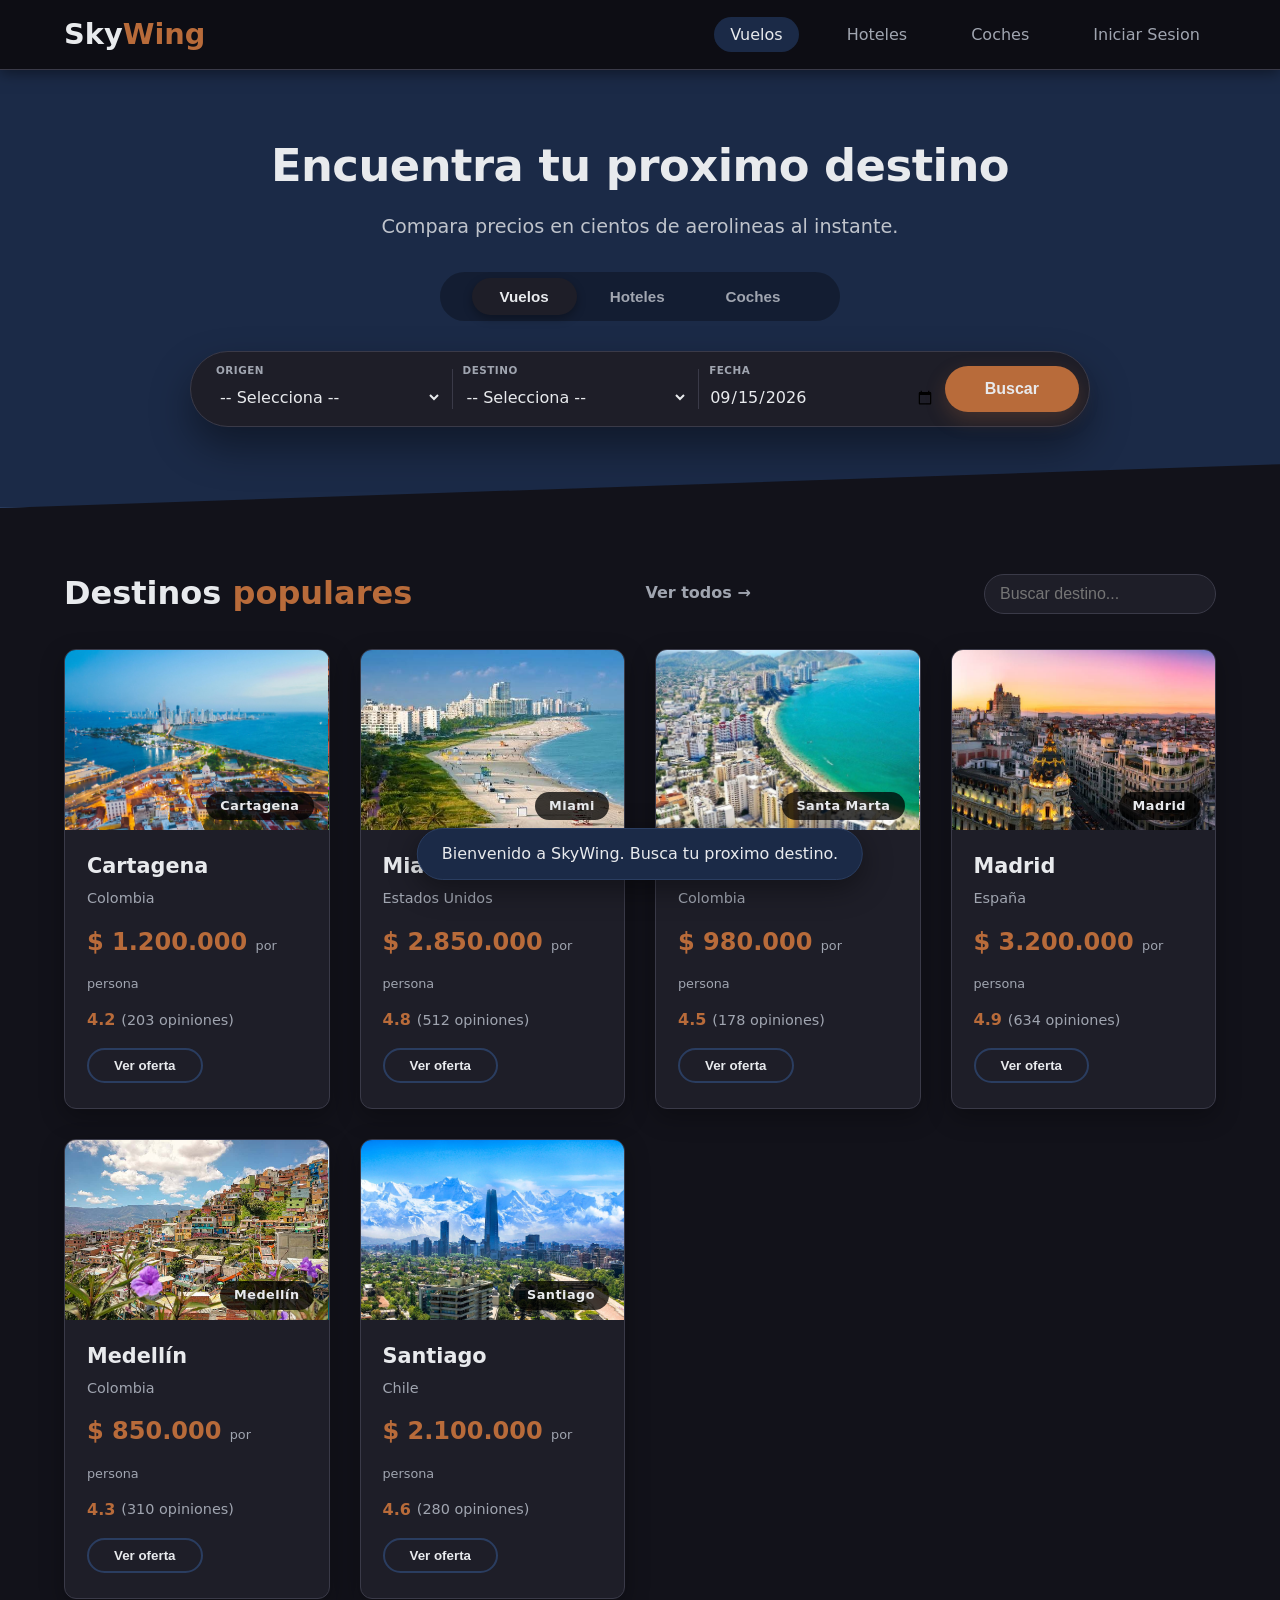
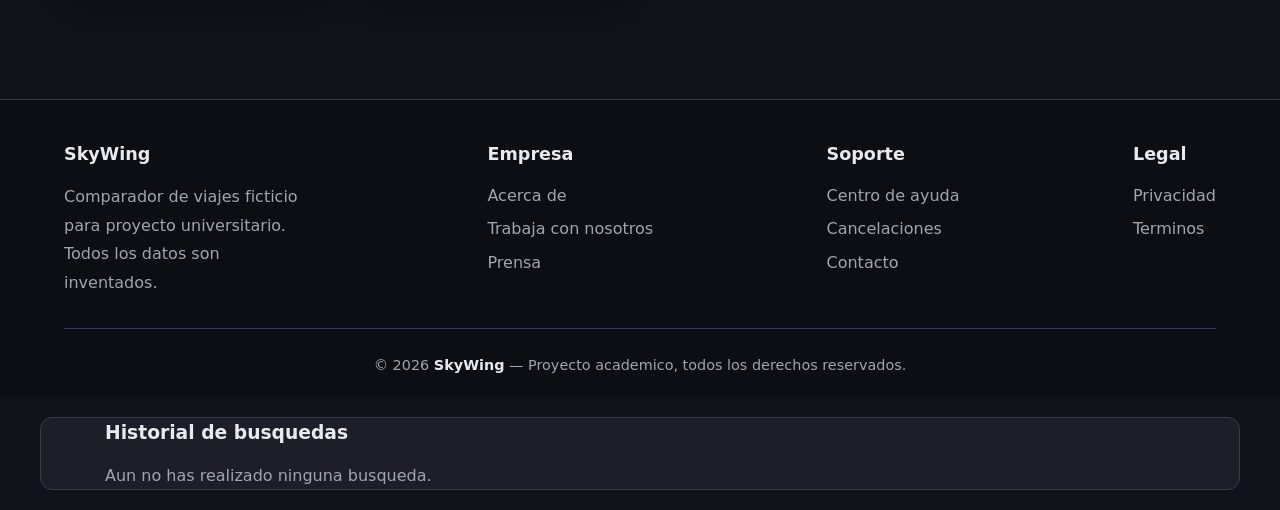
==== commit 4fd87143: "Semana 05 - Cliente web JavaScript – DOM y funciones de acceso" ====
--- a/index.html
+++ b/index.html
@@ -117,7 +117,7 @@
     </section>
 
     <!-- ==========================================
-    DESTINOS POPULARES
+    DESTINOS POPULARES (CON CARRUSEL CORREGIDO)
     ========================================== -->
     <section class="destinations" id="seccion-destinos">
         <div class="destinations-header">
@@ -125,11 +125,12 @@
             <a href="#" id="ver-todos">Ver todos →</a>
         </div>
 
-        <div class="card-grid">
-
+        <div class="card-grid" id="card-grid-container">
+            <!-- Cada tarjeta tiene un carrusel con 3 imagenes -->
+            
             <!-- TARJETA 1: CARTAGENA -->
-            <div class="card">
-                <div class="card-img carousel">
+            <div class="card" data-destino="Cartagena" data-precio="1200000">
+                <div class="card-img carousel" data-ciudad="Cartagena">
                     <div class="carousel-track">
                         <img src="assets/images/cartagena1.jpg" alt="Cartagena 1" onerror="this.style.display='none'">
                         <img src="assets/images/cartagena2.jpg" alt="Cartagena 2" onerror="this.style.display='none'">
@@ -142,13 +143,13 @@
                     <p class="country">Colombia</p>
                     <div class="price">$ 1.200.000 <small>por persona</small></div>
                     <div class="rating">4.2 <span>(203 opiniones)</span></div>
-                    <button class="btn-card" data-destino="Cartagena" data-precio="1200000">Ver oferta</button>
+                    <button class="btn-card">Ver oferta</button>
                 </div>
             </div>
 
             <!-- TARJETA 2: MIAMI -->
-            <div class="card">
-                <div class="card-img carousel">
+            <div class="card" data-destino="Miami" data-precio="2850000">
+                <div class="card-img carousel" data-ciudad="Miami">
                     <div class="carousel-track">
                         <img src="assets/images/miami1.jpg" alt="Miami 1" onerror="this.style.display='none'">
                         <img src="assets/images/miami2.jpg" alt="Miami 2" onerror="this.style.display='none'">
@@ -161,13 +162,13 @@
                     <p class="country">Estados Unidos</p>
                     <div class="price">$ 2.850.000 <small>por persona</small></div>
                     <div class="rating">4.8 <span>(512 opiniones)</span></div>
-                    <button class="btn-card" data-destino="Miami" data-precio="2850000">Ver oferta</button>
+                    <button class="btn-card">Ver oferta</button>
                 </div>
             </div>
 
             <!-- TARJETA 3: SANTA MARTA -->
-            <div class="card">
-                <div class="card-img carousel">
+            <div class="card" data-destino="Santa Marta" data-precio="980000">
+                <div class="card-img carousel" data-ciudad="Santa Marta">
                     <div class="carousel-track">
                         <img src="assets/images/santamarta1.jpg" alt="Santa Marta 1" onerror="this.style.display='none'">
                         <img src="assets/images/santamarta2.jpg" alt="Santa Marta 2" onerror="this.style.display='none'">
@@ -180,13 +181,13 @@
                     <p class="country">Colombia</p>
                     <div class="price">$ 980.000 <small>por persona</small></div>
                     <div class="rating">4.5 <span>(178 opiniones)</span></div>
-                    <button class="btn-card" data-destino="Santa Marta" data-precio="980000">Ver oferta</button>
+                    <button class="btn-card">Ver oferta</button>
                 </div>
             </div>
 
             <!-- TARJETA 4: MADRID -->
-            <div class="card">
-                <div class="card-img carousel">
+            <div class="card" data-destino="Madrid" data-precio="3200000">
+                <div class="card-img carousel" data-ciudad="Madrid">
                     <div class="carousel-track">
                         <img src="assets/images/madrid1.jpg" alt="Madrid 1" onerror="this.style.display='none'">
                         <img src="assets/images/madrid2.jpg" alt="Madrid 2" onerror="this.style.display='none'">
@@ -199,17 +200,17 @@
                     <p class="country">España</p>
                     <div class="price">$ 3.200.000 <small>por persona</small></div>
                     <div class="rating">4.9 <span>(634 opiniones)</span></div>
-                    <button class="btn-card" data-destino="Madrid" data-precio="3200000">Ver oferta</button>
+                    <button class="btn-card">Ver oferta</button>
                 </div>
             </div>
 
             <!-- TARJETA 5: MEDELLIN -->
-            <div class="card">
-                <div class="card-img carousel">
-                    <div class="carousel-track">
-                        <img src="assets\images\medellin1.jpg" alt="Medellín 1" onerror="this.style.display='none'">
-                        <img src="assets\images\medellin2.jpg" alt="Medellín 2" onerror="this.style.display='none'">
-                        <img src="assets\images\medellin3.jpg" alt="Medellín 3" onerror="this.style.display='none'">
+            <div class="card" data-destino="Medellín" data-precio="850000">
+                <div class="card-img carousel" data-ciudad="Medellín">
+                    <div class="carousel-track">
+                        <img src="assets/images/medellin1.jpg" alt="Medellín 1" onerror="this.style.display='none'">
+                        <img src="assets/images/medellin2.jpg" alt="Medellín 2" onerror="this.style.display='none'">
+                        <img src="assets/images/medellin3.jpg" alt="Medellín 3" onerror="this.style.display='none'">
                     </div>
                     <span class="city-label">Medellín</span>
                 </div>
@@ -218,13 +219,13 @@
                     <p class="country">Colombia</p>
                     <div class="price">$ 850.000 <small>por persona</small></div>
                     <div class="rating">4.3 <span>(310 opiniones)</span></div>
-                    <button class="btn-card" data-destino="Medellín" data-precio="850000">Ver oferta</button>
+                    <button class="btn-card">Ver oferta</button>
                 </div>
             </div>
 
             <!-- TARJETA 6: SANTIAGO -->
-            <div class="card">
-                <div class="card-img carousel">
+            <div class="card" data-destino="Santiago" data-precio="2100000">
+                <div class="card-img carousel" data-ciudad="Santiago">
                     <div class="carousel-track">
                         <img src="assets/images/santiago1.jpg" alt="Santiago 1" onerror="this.style.display='none'">
                         <img src="assets/images/santiago2.jpg" alt="Santiago 2" onerror="this.style.display='none'">
@@ -237,10 +238,9 @@
                     <p class="country">Chile</p>
                     <div class="price">$ 2.100.000 <small>por persona</small></div>
                     <div class="rating">4.6 <span>(280 opiniones)</span></div>
-                    <button class="btn-card" data-destino="Santiago" data-precio="2100000">Ver oferta</button>
-                </div>
-            </div>
-
+                    <button class="btn-card">Ver oferta</button>
+                </div>
+            </div>
         </div>
     </section>
 
--- a/styles.css
+++ b/styles.css
@@ -1,22 +1,31 @@
 /* ========================================
-   1. VARIABLES CSS
+   VARIABLES CSS (colores sobrios y equilibrados)
    ======================================== */
 :root {
-    --black: #f3f3fa;
-    --dark-gray: #f0f0f6;
+    --black: #0d0d14;
+    --dark-gray: #1a1a24;
+    --medium-gray: #2d2d3a;
+    --soft-gray: #4a4a5a;
+    --light-gray: #6b6b7a;
     --navy: #1b2a47;
+    --navy-light: #2a3d60;
     --accent: #b86b3a;
-    --text-dark: #1e1e24;
-    --text-gray: #5a5a66;
-    --bg-light: #e8eaed;
-    --white: #fafbfc;
-    --shadow: 0 8px 24px rgba(0, 0, 0, 0.1);
+    --accent-hover: #9e5a2e;
+    --text-light: #e8eaed;
+    --text-muted: #a0a5b0;
+    --text-dark: #d0d4d8;
+    --bg-main: #12121a;
+    --bg-card: #1e1e28;
+    --bg-input: #2a2a35;
+    --border-color: #3a3a48;
+    --shadow: 0 8px 24px rgba(0, 0, 0, 0.3);
+    --shadow-hover: 0 20px 35px rgba(0, 0, 0, 0.4);
     --border-radius: 12px;
     --transition: all 0.3s ease;
 }
 
 /* ========================================
-   2. RESET Y ESTILOS BASE
+   RESET Y ESTILOS BASE
    ======================================== */
 * {
     margin: 0;
@@ -26,8 +35,8 @@
 
 body {
     font-family: 'Segoe UI', Roboto, system-ui, sans-serif;
-    background-color: var(--bg-light);
-    color: var(--text-dark);
+    background-color: var(--bg-main);
+    color: var(--text-light);
     line-height: 1.6;
 }
 
@@ -37,7 +46,7 @@
 }
 
 /* ========================================
-   3. BARRA DE NAVEGACION
+   BARRA DE NAVEGACION
    ======================================== */
 .navbar {
     background: var(--black);
@@ -46,16 +55,17 @@
     display: flex;
     justify-content: space-between;
     align-items: center;
-    box-shadow: 0 2px 15px rgba(0, 0, 0, 0.3);
+    box-shadow: 0 2px 15px rgba(0, 0, 0, 0.5);
     position: sticky;
     top: 0;
     z-index: 100;
+    border-bottom: 1px solid var(--border-color);
 }
 
 .logo {
     font-size: 1.8rem;
     font-weight: 800;
-    color: var(--white);
+    color: var(--text-light);
 }
 .logo span {
     color: var(--accent);
@@ -69,32 +79,33 @@
 }
 
 .nav-links li a {
-    padding: 8px 12px;
+    padding: 8px 16px;
     border-radius: 30px;
     transition: var(--transition);
-    color: #aab;
+    color: var(--text-muted);
 }
 
 .nav-links li a:hover {
-    background-color: #2a2a35;
-    color: var(--white);
+    background-color: var(--medium-gray);
+    color: var(--text-light);
 }
 
 .nav-links .active {
-    color: var(--white);
+    color: var(--text-light);
     background-color: var(--navy);
 }
 
 /* ========================================
-   4. SECCION BUSCADOR
+   SECCION HEROE (BUSCADOR)
    ======================================== */
 .hero {
     background: var(--navy);
     padding: 60px 5% 80px;
     text-align: center;
-    color: var(--white);
+    color: var(--text-light);
     clip-path: polygon(0 0, 100% 0, 100% 90%, 0 100%);
     margin-bottom: 40px;
+    border-bottom: 1px solid var(--navy-light);
 }
 
 .hero h1 {
@@ -115,18 +126,17 @@
     display: flex;
     justify-content: center;
     gap: 5px;
-    background: rgba(255, 255, 255, 0.08);
+    background: rgba(0, 0, 0, 0.3);
     border-radius: 50px;
     padding: 6px;
     max-width: 400px;
     margin: 0 auto 30px;
-    backdrop-filter: blur(4px);
 }
 
 .tab-btn {
     background: transparent;
     border: none;
-    color: rgba(255, 255, 255, 0.6);
+    color: var(--text-muted);
     padding: 10px 28px;
     border-radius: 40px;
     font-weight: 600;
@@ -136,18 +146,18 @@
 }
 
 .tab-btn.active {
-    background: var(--white);
-    color: var(--navy);
-    box-shadow: 0 4px 10px rgba(0, 0, 0, 0.15);
+    background: var(--bg-card);
+    color: var(--text-light);
+    box-shadow: 0 4px 10px rgba(0, 0, 0, 0.3);
 }
 
 .tab-btn:hover:not(.active) {
-    color: white;
-}
-
-/* Caja del formulario */
+    color: var(--text-light);
+}
+
+/* Formulario de búsqueda */
 .search-box {
-    background: var(--white);
+    background: var(--bg-card);
     border-radius: 60px;
     padding: 10px 10px 10px 25px;
     display: flex;
@@ -156,7 +166,8 @@
     gap: 10px;
     max-width: 900px;
     margin: 0 auto;
-    box-shadow: 0 20px 40px rgba(0, 0, 0, 0.2);
+    box-shadow: 0 20px 40px rgba(0, 0, 0, 0.4);
+    border: 1px solid var(--border-color);
 }
 
 .search-box .field {
@@ -171,7 +182,7 @@
     font-size: 0.65rem;
     font-weight: 700;
     text-transform: uppercase;
-    color: var(--text-gray);
+    color: var(--text-muted);
     letter-spacing: 0.5px;
 }
 
@@ -181,7 +192,7 @@
     padding: 8px 0;
     width: 100%;
     font-size: 1rem;
-    color: var(--text-dark);
+    color: var(--text-light);
     background: transparent;
     outline: none;
     font-weight: 500;
@@ -190,39 +201,39 @@
 }
 
 .search-box .field select option {
-    background: white;
-    color: var(--text-dark);
+    background: var(--bg-card);
+    color: var(--text-light);
 }
 
 .search-btn {
     background: var(--accent);
     border: none;
-    color: var(--white);
+    color: var(--text-light);
     padding: 14px 40px;
     border-radius: 50px;
     font-weight: 700;
     font-size: 1rem;
     cursor: pointer;
     transition: var(--transition);
-    box-shadow: 0 8px 20px rgba(184, 107, 58, 0.3);
+    box-shadow: 0 8px 20px rgba(184, 107, 58, 0.25);
     flex: 0 0 auto;
 }
 
 .search-btn:hover {
     transform: scale(1.03);
-    background: #9e5a2e;
-    box-shadow: 0 12px 25px rgba(184, 107, 58, 0.4);
+    background: var(--accent-hover);
+    box-shadow: 0 12px 25px rgba(184, 107, 58, 0.35);
 }
 
 .field-divider {
     width: 1px;
     height: 40px;
-    background: #ccc;
+    background: var(--border-color);
     flex-shrink: 0;
 }
 
 /* ========================================
-   5. SECCION LOGIN
+   SECCION LOGIN
    ======================================== */
 .login-section {
     padding: 40px 5%;
@@ -231,16 +242,16 @@
 }
 
 .login-container {
-    background: var(--white);
+    background: var(--bg-card);
     padding: 40px 30px;
     border-radius: var(--border-radius);
     box-shadow: var(--shadow);
-    border: 1px solid #d0d4d8;
+    border: 1px solid var(--border-color);
 }
 
 .login-container h2 {
     text-align: center;
-    color: var(--black);
+    color: var(--text-light);
     margin-bottom: 25px;
 }
 
@@ -252,35 +263,41 @@
     display: block;
     font-weight: 600;
     margin-bottom: 5px;
-    color: var(--text-dark);
+    color: var(--text-muted);
 }
 
 .login-field input {
     width: 100%;
     padding: 12px 15px;
-    border: 1px solid #d0d7dd;
+    border: 1px solid var(--border-color);
     border-radius: 8px;
     font-size: 1rem;
-    background: #f8fafc;
+    background: var(--bg-input);
+    color: var(--text-light);
     transition: var(--transition);
 }
 
 .login-field input:focus {
-    border-color: var(--navy);
+    border-color: var(--accent);
     outline: none;
-    background: white;
+    background: var(--dark-gray);
+    box-shadow: 0 0 0 3px rgba(184, 107, 58, 0.15);
+}
+
+.login-field input::placeholder {
+    color: var(--light-gray);
 }
 
 .login-field small {
-    color: var(--text-gray);
+    color: var(--text-muted);
     font-size: 0.8rem;
 }
 
 .login-btn {
     width: 100%;
     padding: 14px;
-    background: var(--black);
-    color: white;
+    background: var(--navy);
+    color: var(--text-light);
     border: none;
     border-radius: 8px;
     font-weight: 700;
@@ -290,7 +307,13 @@
 }
 
 .login-btn:hover {
-    background: #2a2a35;
+    background: var(--navy-light);
+}
+
+.login-btn:disabled {
+    background: var(--medium-gray);
+    cursor: not-allowed;
+    opacity: 0.6;
 }
 
 .login-msg {
@@ -301,7 +324,7 @@
 }
 
 /* ========================================
-   6. DESTINOS POPULARES
+   DESTINOS POPULARES (CON CARRUSEL)
    ======================================== */
 .destinations {
     padding: 20px 5% 60px;
@@ -320,21 +343,23 @@
 .destinations-header h2 {
     font-size: 2rem;
     font-weight: 700;
+    color: var(--text-light);
 }
 
 .destinations-header h2 span {
-    color: var(--navy);
+    color: var(--accent);
 }
 
 .destinations-header a {
-    color: var(--navy);
+    color: var(--text-muted);
     font-weight: 600;
     border-bottom: 2px solid transparent;
     transition: var(--transition);
 }
 
 .destinations-header a:hover {
-    border-bottom-color: var(--navy);
+    color: var(--text-light);
+    border-bottom-color: var(--accent);
 }
 
 .card-grid {
@@ -344,21 +369,22 @@
 }
 
 .card {
-    background: var(--white);
+    background: var(--bg-card);
     border-radius: var(--border-radius);
     overflow: hidden;
     box-shadow: var(--shadow);
     transition: var(--transition);
     cursor: default;
-    border: 1px solid #e0e3e7;
+    border: 1px solid var(--border-color);
 }
 
 .card:hover {
     transform: translateY(-8px);
-    box-shadow: 0 20px 35px rgba(0, 0, 0, 0.12);
-}
-
-/* ---- ESTILOS DEL CARRUSEL  ---- */
+    box-shadow: var(--shadow-hover);
+    border-color: var(--medium-gray);
+}
+
+/* ---- CARRUSEL (3 IMAGENES) ---- */
 .card-img.carousel {
     height: 180px;
     background: var(--dark-gray);
@@ -368,37 +394,35 @@
 
 .carousel-track {
     display: flex;
-    width: 300%; /* 3 imagenes ocupan el 300% del ancho */
+    width: 300%;
     height: 100%;
     transition: transform 0.6s ease-in-out;
 }
 
 .carousel-track img {
-    width: 33.333%; /* Cada imagen ocupa un tercio del track */
+    width: 33.333%;
     height: 100%;
     object-fit: cover;
     flex-shrink: 0;
     display: block;
 }
 
-/* Etiqueta de la ciudad (flota sobre el carrusel) */
 .city-label {
     position: absolute;
     bottom: 10px;
     right: 15px;
-    background: rgba(0, 0, 0, 0.7);
-    color: white;
+    background: rgba(0, 0, 0, 0.75);
+    color: var(--text-light);
     padding: 4px 14px;
     border-radius: 20px;
     font-size: 0.8rem;
     font-weight: 600;
     letter-spacing: 0.5px;
     z-index: 2;
-    pointer-events: none; /* Evita que bloquee el hover del mouse */
-}
-
-/* ------------------------------------------- */
-
+    pointer-events: none;
+}
+
+/* ---- CONTENIDO DE LA TARJETA ---- */
 .card-content {
     padding: 20px 22px 25px;
 }
@@ -406,10 +430,11 @@
 .card-content h3 {
     font-size: 1.3rem;
     margin-bottom: 4px;
+    color: var(--text-light);
 }
 
 .card-content .country {
-    color: var(--text-gray);
+    color: var(--text-muted);
     font-size: 0.9rem;
     margin-bottom: 12px;
 }
@@ -417,13 +442,13 @@
 .card-content .price {
     font-size: 1.5rem;
     font-weight: 800;
-    color: var(--navy);
+    color: var(--accent);
 }
 
 .card-content .price small {
     font-size: 0.8rem;
     font-weight: 400;
-    color: var(--text-gray);
+    color: var(--text-muted);
 }
 
 .card-content .rating {
@@ -436,7 +461,7 @@
 }
 
 .card-content .rating span {
-    color: var(--text-gray);
+    color: var(--text-muted);
     font-weight: 400;
     font-size: 0.9rem;
 }
@@ -445,8 +470,8 @@
     display: inline-block;
     margin-top: 15px;
     background: transparent;
-    border: 2px solid var(--navy);
-    color: var(--navy);
+    border: 2px solid var(--navy-light);
+    color: var(--text-light);
     padding: 8px 25px;
     border-radius: 40px;
     font-weight: 600;
@@ -456,18 +481,78 @@
 
 .card .btn-card:hover {
     background: var(--navy);
-    color: white;
-}
-
-/* ========================================
-   7. PIE DE PAGINA
+    border-color: var(--navy);
+    color: var(--text-light);
+}
+
+/* ========================================
+   FILTRO DE DESTINOS
+   ======================================== */
+.card.oculto {
+    display: none !important;
+}
+
+.sin-resultados {
+    grid-column: 1 / -1;
+    text-align: center;
+    padding: 40px;
+    background: var(--bg-card);
+    border-radius: var(--border-radius);
+    color: var(--text-muted);
+    font-size: 1.2rem;
+    border: 1px solid var(--border-color);
+}
+
+/* ========================================
+   HISTORIAL DE BUSQUEDAS
+   ======================================== */
+#historial-container {
+    background: var(--bg-card);
+    border-radius: var(--border-radius);
+    padding: 20px 25px 25px;
+    border: 1px solid var(--border-color);
+    margin: 20px auto !important;
+}
+
+#historial-container h3 {
+    color: var(--text-light);
+    margin-bottom: 15px;
+}
+
+#historial-container ul li {
+    background: var(--bg-input) !important;
+    border-left: 4px solid var(--accent) !important;
+    color: var(--text-light);
+}
+
+#historial-container ul li strong {
+    color: var(--text-light);
+}
+
+#historial-container ul li small {
+    color: var(--text-muted) !important;
+}
+
+#historial-container button {
+    background: var(--medium-gray) !important;
+    color: var(--text-light) !important;
+    border: 1px solid var(--border-color) !important;
+    transition: var(--transition);
+}
+
+#historial-container button:hover {
+    background: var(--light-gray) !important;
+}
+
+/* ========================================
+   PIE DE PAGINA
    ======================================== */
 .footer {
     background: var(--black);
-    color: rgba(255, 255, 255, 0.7);
+    color: var(--text-muted);
     padding: 40px 5% 20px;
     margin-top: 40px;
-    border-top: 1px solid #2a2a35;
+    border-top: 1px solid var(--border-color);
 }
 
 .footer-content {
@@ -480,7 +565,7 @@
 }
 
 .footer-col h4 {
-    color: white;
+    color: var(--text-light);
     margin-bottom: 15px;
     font-size: 1.1rem;
 }
@@ -498,12 +583,12 @@
 }
 
 .footer-col ul li a:hover {
-    color: white;
+    color: var(--text-light);
 }
 
 .footer-bottom {
     text-align: center;
-    border-top: 1px solid rgba(255, 255, 255, 0.06);
+    border-top: 1px solid var(--border-color);
     padding-top: 25px;
     margin-top: 30px;
     font-size: 0.9rem;
@@ -513,11 +598,21 @@
 }
 
 .footer-bottom strong {
-    color: white;
-}
-
-/* ========================================
-   8. RESPONSIVE
+    color: var(--text-light);
+}
+
+/* ========================================
+   MENSAJES FLOTANTES
+   ======================================== */
+.mensaje-flotante {
+    background: var(--navy) !important;
+    color: var(--text-light) !important;
+    border: 1px solid var(--navy-light);
+    box-shadow: 0 8px 30px rgba(0, 0, 0, 0.4) !important;
+}
+
+/* ========================================
+   RESPONSIVE
    ======================================== */
 @media (max-width: 768px) {
     .navbar {
@@ -557,13 +652,12 @@
         padding: 20px;
         flex-direction: column;
         align-items: stretch;
-        background: white;
     }
 
     .search-box .field {
         flex: 1 1 auto;
         width: 100%;
-        border-bottom: 1px solid #eee;
+        border-bottom: 1px solid var(--border-color);
         padding: 5px 0;
     }
 
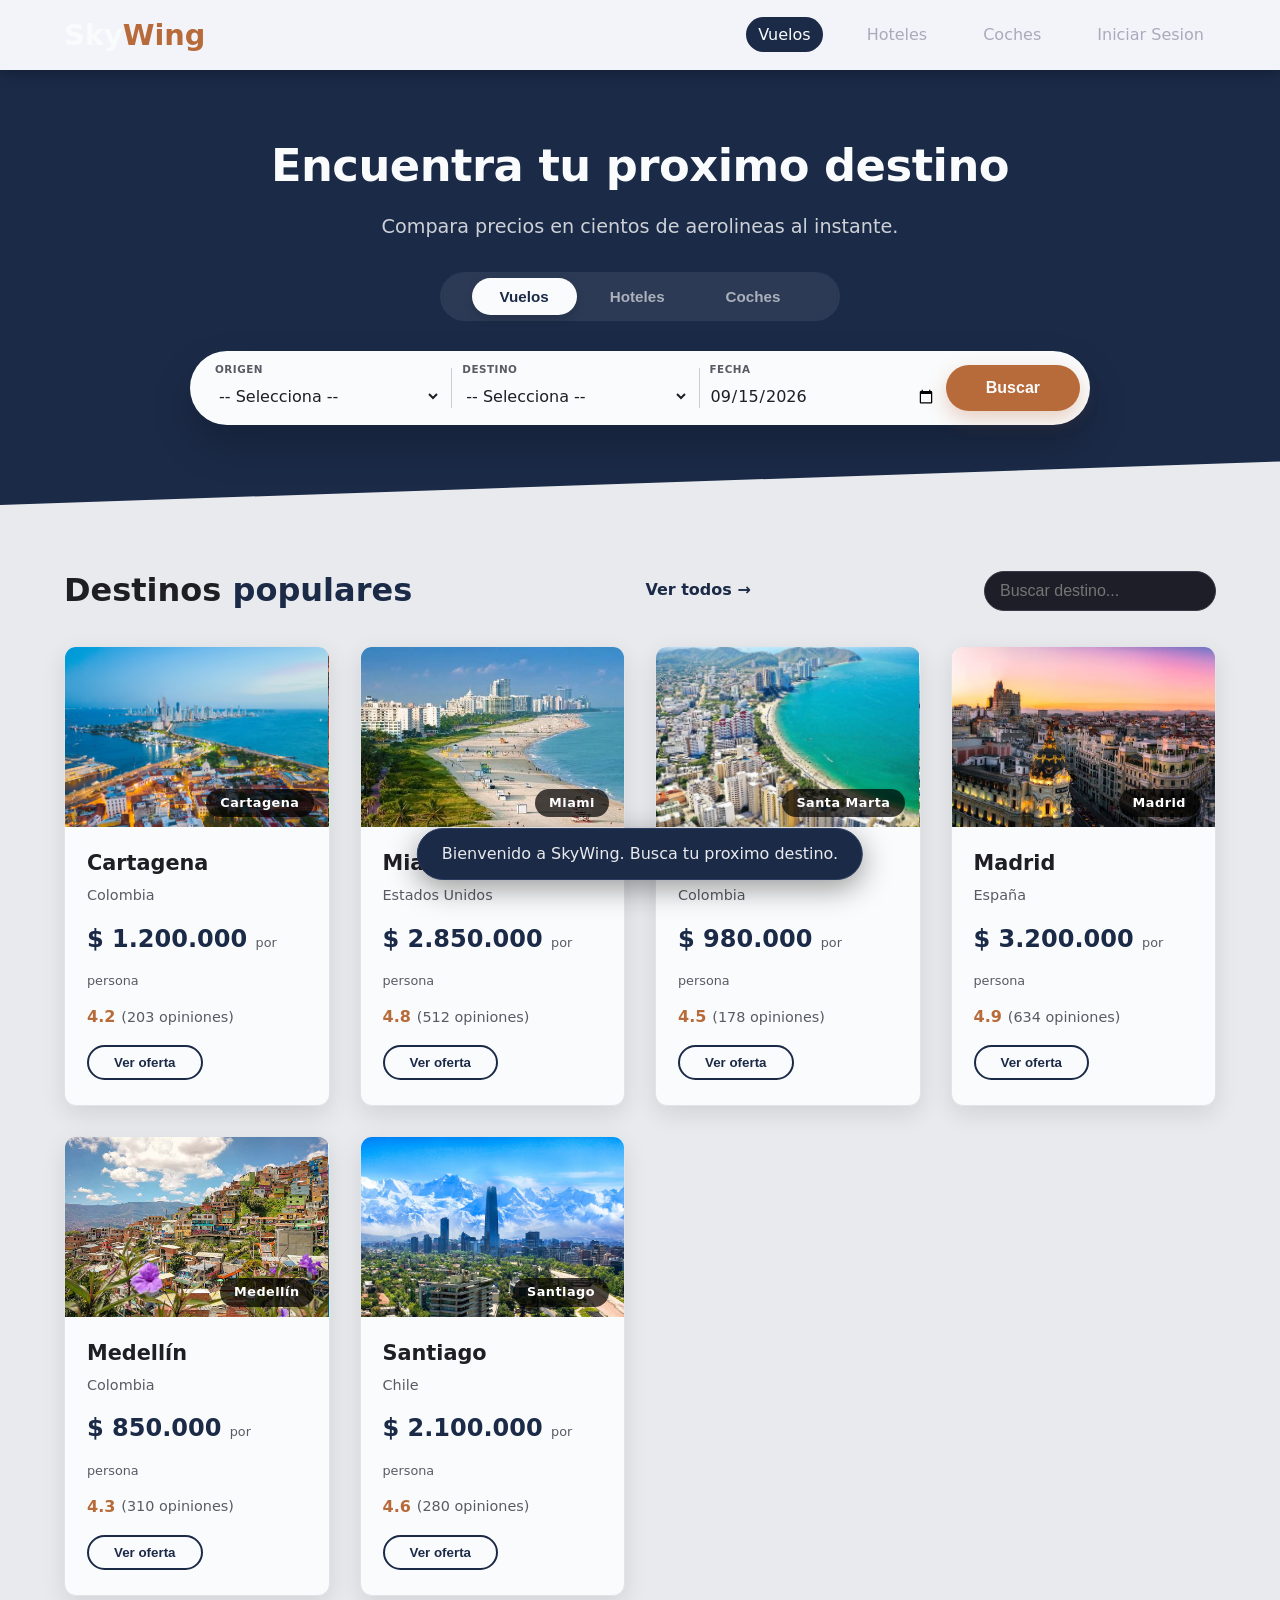
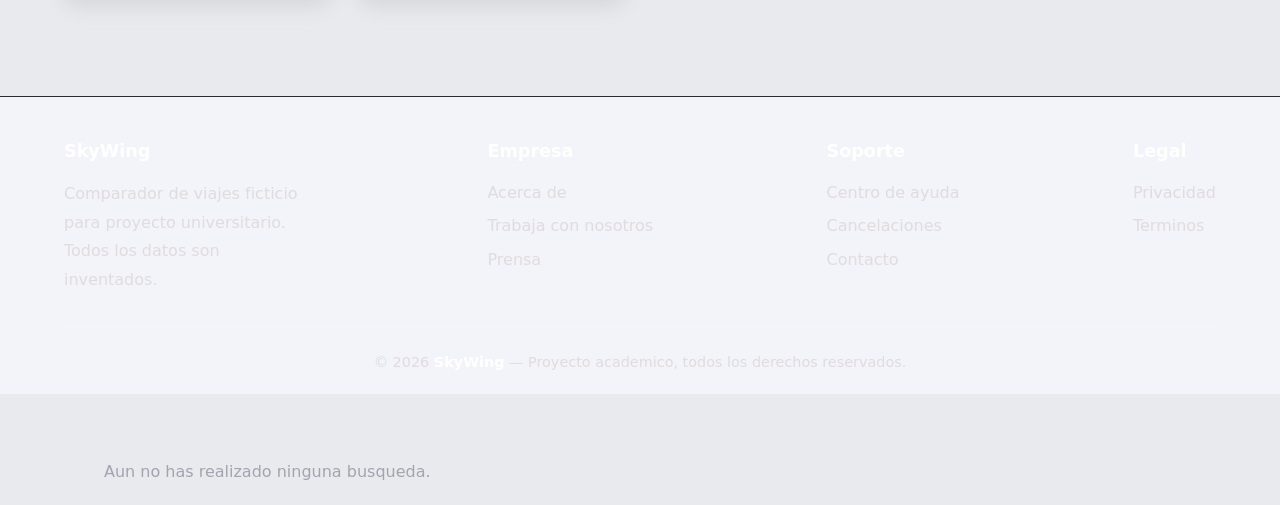
==== commit 770c01ac: "Semana 05 DOM" ====
--- a/index.html
+++ b/index.html
@@ -104,7 +104,8 @@
                         <option value="@yahoo.com">
                         <option value="@universidad.edu.co">
                     </datalist>
-                    <small>Escribe tu correo y elige una sugerencia</small>
+                    <small>Escribe tu correo</small>
+
                 </div>
                 <div class="login-field">
                     <label for="password">Contraseña</label>
@@ -113,11 +114,19 @@
                 <button type="submit" class="login-btn">Ingresar</button>
                 <p class="login-msg" id="login-mensaje"></p>
             </form>
+                </div>
+                <div class="login-field">
+                    <label for="password">Contraseña</label>
+                    <input type="password" id="password" placeholder="Minimo 4 caracteres" required>
+                </div>
+                <button type="submit" class="login-btn">Ingresar</button>
+                <p class="login-msg" id="login-mensaje"></p>
+            </form>
         </div>
     </section>
 
     <!-- ==========================================
-    DESTINOS POPULARES (CON CARRUSEL CORREGIDO)
+    DESTINOS POPULARES CON CARRUSEL
     ========================================== -->
     <section class="destinations" id="seccion-destinos">
         <div class="destinations-header">
@@ -244,7 +253,7 @@
         </div>
     </section>
 
-    <!-- ==========================================
+    <!-- =========================================
     PIE DE PAGINA
     ========================================== -->
     <footer class="footer">
--- a/styles.css
+++ b/styles.css
@@ -1,31 +1,22 @@
 /* ========================================
-   VARIABLES CSS (colores sobrios y equilibrados)
+   1. VARIABLES CSS
    ======================================== */
 :root {
-    --black: #0d0d14;
-    --dark-gray: #1a1a24;
-    --medium-gray: #2d2d3a;
-    --soft-gray: #4a4a5a;
-    --light-gray: #6b6b7a;
+    --black: #f3f3fa;
+    --dark-gray: #f0f0f6;
     --navy: #1b2a47;
-    --navy-light: #2a3d60;
     --accent: #b86b3a;
-    --accent-hover: #9e5a2e;
-    --text-light: #e8eaed;
-    --text-muted: #a0a5b0;
-    --text-dark: #d0d4d8;
-    --bg-main: #12121a;
-    --bg-card: #1e1e28;
-    --bg-input: #2a2a35;
-    --border-color: #3a3a48;
-    --shadow: 0 8px 24px rgba(0, 0, 0, 0.3);
-    --shadow-hover: 0 20px 35px rgba(0, 0, 0, 0.4);
+    --text-dark: #1e1e24;
+    --text-gray: #5a5a66;
+    --bg-light: #e8eaed;
+    --white: #fafbfc;
+    --shadow: 0 8px 24px rgba(0, 0, 0, 0.1);
     --border-radius: 12px;
     --transition: all 0.3s ease;
 }
 
 /* ========================================
-   RESET Y ESTILOS BASE
+   2. RESET Y ESTILOS BASE
    ======================================== */
 * {
     margin: 0;
@@ -35,8 +26,8 @@
 
 body {
     font-family: 'Segoe UI', Roboto, system-ui, sans-serif;
-    background-color: var(--bg-main);
-    color: var(--text-light);
+    background-color: var(--bg-light);
+    color: var(--text-dark);
     line-height: 1.6;
 }
 
@@ -46,7 +37,7 @@
 }
 
 /* ========================================
-   BARRA DE NAVEGACION
+   3. BARRA DE NAVEGACION
    ======================================== */
 .navbar {
     background: var(--black);
@@ -55,17 +46,16 @@
     display: flex;
     justify-content: space-between;
     align-items: center;
-    box-shadow: 0 2px 15px rgba(0, 0, 0, 0.5);
+    box-shadow: 0 2px 15px rgba(0, 0, 0, 0.3);
     position: sticky;
     top: 0;
     z-index: 100;
-    border-bottom: 1px solid var(--border-color);
 }
 
 .logo {
     font-size: 1.8rem;
     font-weight: 800;
-    color: var(--text-light);
+    color: var(--white);
 }
 .logo span {
     color: var(--accent);
@@ -79,33 +69,32 @@
 }
 
 .nav-links li a {
-    padding: 8px 16px;
+    padding: 8px 12px;
     border-radius: 30px;
     transition: var(--transition);
-    color: var(--text-muted);
+    color: #aab;
 }
 
 .nav-links li a:hover {
-    background-color: var(--medium-gray);
-    color: var(--text-light);
+    background-color: #2a2a35;
+    color: var(--white);
 }
 
 .nav-links .active {
-    color: var(--text-light);
+    color: var(--white);
     background-color: var(--navy);
 }
 
 /* ========================================
-   SECCION HEROE (BUSCADOR)
+   4. SECCION BUSCADOR
    ======================================== */
 .hero {
     background: var(--navy);
     padding: 60px 5% 80px;
     text-align: center;
-    color: var(--text-light);
+    color: var(--white);
     clip-path: polygon(0 0, 100% 0, 100% 90%, 0 100%);
     margin-bottom: 40px;
-    border-bottom: 1px solid var(--navy-light);
 }
 
 .hero h1 {
@@ -126,17 +115,18 @@
     display: flex;
     justify-content: center;
     gap: 5px;
-    background: rgba(0, 0, 0, 0.3);
+    background: rgba(255, 255, 255, 0.08);
     border-radius: 50px;
     padding: 6px;
     max-width: 400px;
     margin: 0 auto 30px;
+    backdrop-filter: blur(4px);
 }
 
 .tab-btn {
     background: transparent;
     border: none;
-    color: var(--text-muted);
+    color: rgba(255, 255, 255, 0.6);
     padding: 10px 28px;
     border-radius: 40px;
     font-weight: 600;
@@ -146,18 +136,18 @@
 }
 
 .tab-btn.active {
-    background: var(--bg-card);
-    color: var(--text-light);
-    box-shadow: 0 4px 10px rgba(0, 0, 0, 0.3);
+    background: var(--white);
+    color: var(--navy);
+    box-shadow: 0 4px 10px rgba(0, 0, 0, 0.15);
 }
 
 .tab-btn:hover:not(.active) {
-    color: var(--text-light);
-}
-
-/* Formulario de búsqueda */
+    color: white;
+}
+
+/* Caja del formulario */
 .search-box {
-    background: var(--bg-card);
+    background: var(--white);
     border-radius: 60px;
     padding: 10px 10px 10px 25px;
     display: flex;
@@ -166,8 +156,7 @@
     gap: 10px;
     max-width: 900px;
     margin: 0 auto;
-    box-shadow: 0 20px 40px rgba(0, 0, 0, 0.4);
-    border: 1px solid var(--border-color);
+    box-shadow: 0 20px 40px rgba(0, 0, 0, 0.2);
 }
 
 .search-box .field {
@@ -182,7 +171,7 @@
     font-size: 0.65rem;
     font-weight: 700;
     text-transform: uppercase;
-    color: var(--text-muted);
+    color: var(--text-gray);
     letter-spacing: 0.5px;
 }
 
@@ -192,7 +181,7 @@
     padding: 8px 0;
     width: 100%;
     font-size: 1rem;
-    color: var(--text-light);
+    color: var(--text-dark);
     background: transparent;
     outline: none;
     font-weight: 500;
@@ -201,39 +190,39 @@
 }
 
 .search-box .field select option {
-    background: var(--bg-card);
-    color: var(--text-light);
+    background: white;
+    color: var(--text-dark);
 }
 
 .search-btn {
     background: var(--accent);
     border: none;
-    color: var(--text-light);
+    color: var(--white);
     padding: 14px 40px;
     border-radius: 50px;
     font-weight: 700;
     font-size: 1rem;
     cursor: pointer;
     transition: var(--transition);
-    box-shadow: 0 8px 20px rgba(184, 107, 58, 0.25);
+    box-shadow: 0 8px 20px rgba(184, 107, 58, 0.3);
     flex: 0 0 auto;
 }
 
 .search-btn:hover {
     transform: scale(1.03);
-    background: var(--accent-hover);
-    box-shadow: 0 12px 25px rgba(184, 107, 58, 0.35);
+    background: #9e5a2e;
+    box-shadow: 0 12px 25px rgba(184, 107, 58, 0.4);
 }
 
 .field-divider {
     width: 1px;
     height: 40px;
-    background: var(--border-color);
+    background: #ccc;
     flex-shrink: 0;
 }
 
 /* ========================================
-   SECCION LOGIN
+   5. SECCION LOGIN
    ======================================== */
 .login-section {
     padding: 40px 5%;
@@ -242,16 +231,16 @@
 }
 
 .login-container {
-    background: var(--bg-card);
+    background: var(--white);
     padding: 40px 30px;
     border-radius: var(--border-radius);
     box-shadow: var(--shadow);
-    border: 1px solid var(--border-color);
+    border: 1px solid #d0d4d8;
 }
 
 .login-container h2 {
     text-align: center;
-    color: var(--text-light);
+    color: var(--black);
     margin-bottom: 25px;
 }
 
@@ -263,41 +252,35 @@
     display: block;
     font-weight: 600;
     margin-bottom: 5px;
-    color: var(--text-muted);
+    color: var(--text-dark);
 }
 
 .login-field input {
     width: 100%;
     padding: 12px 15px;
-    border: 1px solid var(--border-color);
+    border: 1px solid #d0d7dd;
     border-radius: 8px;
     font-size: 1rem;
-    background: var(--bg-input);
-    color: var(--text-light);
+    background: #f8fafc;
     transition: var(--transition);
 }
 
 .login-field input:focus {
-    border-color: var(--accent);
+    border-color: var(--navy);
     outline: none;
-    background: var(--dark-gray);
-    box-shadow: 0 0 0 3px rgba(184, 107, 58, 0.15);
-}
-
-.login-field input::placeholder {
-    color: var(--light-gray);
+    background: white;
 }
 
 .login-field small {
-    color: var(--text-muted);
+    color: var(--text-gray);
     font-size: 0.8rem;
 }
 
 .login-btn {
     width: 100%;
     padding: 14px;
-    background: var(--navy);
-    color: var(--text-light);
+    background: var(--black);
+    color: white;
     border: none;
     border-radius: 8px;
     font-weight: 700;
@@ -307,13 +290,7 @@
 }
 
 .login-btn:hover {
-    background: var(--navy-light);
-}
-
-.login-btn:disabled {
-    background: var(--medium-gray);
-    cursor: not-allowed;
-    opacity: 0.6;
+    background: #2a2a35;
 }
 
 .login-msg {
@@ -324,7 +301,7 @@
 }
 
 /* ========================================
-   DESTINOS POPULARES (CON CARRUSEL)
+   6. DESTINOS POPULARES
    ======================================== */
 .destinations {
     padding: 20px 5% 60px;
@@ -343,23 +320,21 @@
 .destinations-header h2 {
     font-size: 2rem;
     font-weight: 700;
-    color: var(--text-light);
 }
 
 .destinations-header h2 span {
-    color: var(--accent);
+    color: var(--navy);
 }
 
 .destinations-header a {
-    color: var(--text-muted);
+    color: var(--navy);
     font-weight: 600;
     border-bottom: 2px solid transparent;
     transition: var(--transition);
 }
 
 .destinations-header a:hover {
-    color: var(--text-light);
-    border-bottom-color: var(--accent);
+    border-bottom-color: var(--navy);
 }
 
 .card-grid {
@@ -369,22 +344,21 @@
 }
 
 .card {
-    background: var(--bg-card);
+    background: var(--white);
     border-radius: var(--border-radius);
     overflow: hidden;
     box-shadow: var(--shadow);
     transition: var(--transition);
     cursor: default;
-    border: 1px solid var(--border-color);
+    border: 1px solid #e0e3e7;
 }
 
 .card:hover {
     transform: translateY(-8px);
-    box-shadow: var(--shadow-hover);
-    border-color: var(--medium-gray);
-}
-
-/* ---- CARRUSEL (3 IMAGENES) ---- */
+    box-shadow: 0 20px 35px rgba(0, 0, 0, 0.12);
+}
+
+/* ---- ESTILOS DEL CARRUSEL  ---- */
 .card-img.carousel {
     height: 180px;
     background: var(--dark-gray);
@@ -394,35 +368,37 @@
 
 .carousel-track {
     display: flex;
-    width: 300%;
+    width: 300%; /* 3 imagenes ocupan el 300% del ancho */
     height: 100%;
     transition: transform 0.6s ease-in-out;
 }
 
 .carousel-track img {
-    width: 33.333%;
+    width: 33.333%; /* Cada imagen ocupa un tercio del track */
     height: 100%;
     object-fit: cover;
     flex-shrink: 0;
     display: block;
 }
 
+/* Etiqueta de la ciudad (flota sobre el carrusel) */
 .city-label {
     position: absolute;
     bottom: 10px;
     right: 15px;
-    background: rgba(0, 0, 0, 0.75);
-    color: var(--text-light);
+    background: rgba(0, 0, 0, 0.7);
+    color: white;
     padding: 4px 14px;
     border-radius: 20px;
     font-size: 0.8rem;
     font-weight: 600;
     letter-spacing: 0.5px;
     z-index: 2;
-    pointer-events: none;
-}
-
-/* ---- CONTENIDO DE LA TARJETA ---- */
+    pointer-events: none; /* Evita que bloquee el hover del mouse */
+}
+
+/* ------------------------------------------- */
+
 .card-content {
     padding: 20px 22px 25px;
 }
@@ -430,11 +406,10 @@
 .card-content h3 {
     font-size: 1.3rem;
     margin-bottom: 4px;
-    color: var(--text-light);
 }
 
 .card-content .country {
-    color: var(--text-muted);
+    color: var(--text-gray);
     font-size: 0.9rem;
     margin-bottom: 12px;
 }
@@ -442,13 +417,13 @@
 .card-content .price {
     font-size: 1.5rem;
     font-weight: 800;
-    color: var(--accent);
+    color: var(--navy);
 }
 
 .card-content .price small {
     font-size: 0.8rem;
     font-weight: 400;
-    color: var(--text-muted);
+    color: var(--text-gray);
 }
 
 .card-content .rating {
@@ -461,7 +436,7 @@
 }
 
 .card-content .rating span {
-    color: var(--text-muted);
+    color: var(--text-gray);
     font-weight: 400;
     font-size: 0.9rem;
 }
@@ -470,8 +445,8 @@
     display: inline-block;
     margin-top: 15px;
     background: transparent;
-    border: 2px solid var(--navy-light);
-    color: var(--text-light);
+    border: 2px solid var(--navy);
+    color: var(--navy);
     padding: 8px 25px;
     border-radius: 40px;
     font-weight: 600;
@@ -481,78 +456,18 @@
 
 .card .btn-card:hover {
     background: var(--navy);
-    border-color: var(--navy);
-    color: var(--text-light);
-}
-
-/* ========================================
-   FILTRO DE DESTINOS
-   ======================================== */
-.card.oculto {
-    display: none !important;
-}
-
-.sin-resultados {
-    grid-column: 1 / -1;
-    text-align: center;
-    padding: 40px;
-    background: var(--bg-card);
-    border-radius: var(--border-radius);
-    color: var(--text-muted);
-    font-size: 1.2rem;
-    border: 1px solid var(--border-color);
-}
-
-/* ========================================
-   HISTORIAL DE BUSQUEDAS
-   ======================================== */
-#historial-container {
-    background: var(--bg-card);
-    border-radius: var(--border-radius);
-    padding: 20px 25px 25px;
-    border: 1px solid var(--border-color);
-    margin: 20px auto !important;
-}
-
-#historial-container h3 {
-    color: var(--text-light);
-    margin-bottom: 15px;
-}
-
-#historial-container ul li {
-    background: var(--bg-input) !important;
-    border-left: 4px solid var(--accent) !important;
-    color: var(--text-light);
-}
-
-#historial-container ul li strong {
-    color: var(--text-light);
-}
-
-#historial-container ul li small {
-    color: var(--text-muted) !important;
-}
-
-#historial-container button {
-    background: var(--medium-gray) !important;
-    color: var(--text-light) !important;
-    border: 1px solid var(--border-color) !important;
-    transition: var(--transition);
-}
-
-#historial-container button:hover {
-    background: var(--light-gray) !important;
-}
-
-/* ========================================
-   PIE DE PAGINA
+    color: rgb(244, 240, 240);
+}
+
+/* ========================================
+   7. PIE DE PAGINA
    ======================================== */
 .footer {
     background: var(--black);
-    color: var(--text-muted);
+    color: rgba(216, 209, 209, 0.7);
     padding: 40px 5% 20px;
     margin-top: 40px;
-    border-top: 1px solid var(--border-color);
+    border-top: 1px solid #2a2a35;
 }
 
 .footer-content {
@@ -565,7 +480,7 @@
 }
 
 .footer-col h4 {
-    color: var(--text-light);
+    color: white;
     margin-bottom: 15px;
     font-size: 1.1rem;
 }
@@ -583,12 +498,12 @@
 }
 
 .footer-col ul li a:hover {
-    color: var(--text-light);
+    color: white;
 }
 
 .footer-bottom {
     text-align: center;
-    border-top: 1px solid var(--border-color);
+    border-top: 1px solid rgba(255, 255, 255, 0.06);
     padding-top: 25px;
     margin-top: 30px;
     font-size: 0.9rem;
@@ -598,21 +513,11 @@
 }
 
 .footer-bottom strong {
-    color: var(--text-light);
-}
-
-/* ========================================
-   MENSAJES FLOTANTES
-   ======================================== */
-.mensaje-flotante {
-    background: var(--navy) !important;
-    color: var(--text-light) !important;
-    border: 1px solid var(--navy-light);
-    box-shadow: 0 8px 30px rgba(0, 0, 0, 0.4) !important;
-}
-
-/* ========================================
-   RESPONSIVE
+    color: white;
+}
+
+/* ========================================
+   8. RESPONSIVE
    ======================================== */
 @media (max-width: 768px) {
     .navbar {
@@ -652,12 +557,13 @@
         padding: 20px;
         flex-direction: column;
         align-items: stretch;
+        background: white;
     }
 
     .search-box .field {
         flex: 1 1 auto;
         width: 100%;
-        border-bottom: 1px solid var(--border-color);
+        border-bottom: 1px solid #eee;
         padding: 5px 0;
     }
 
